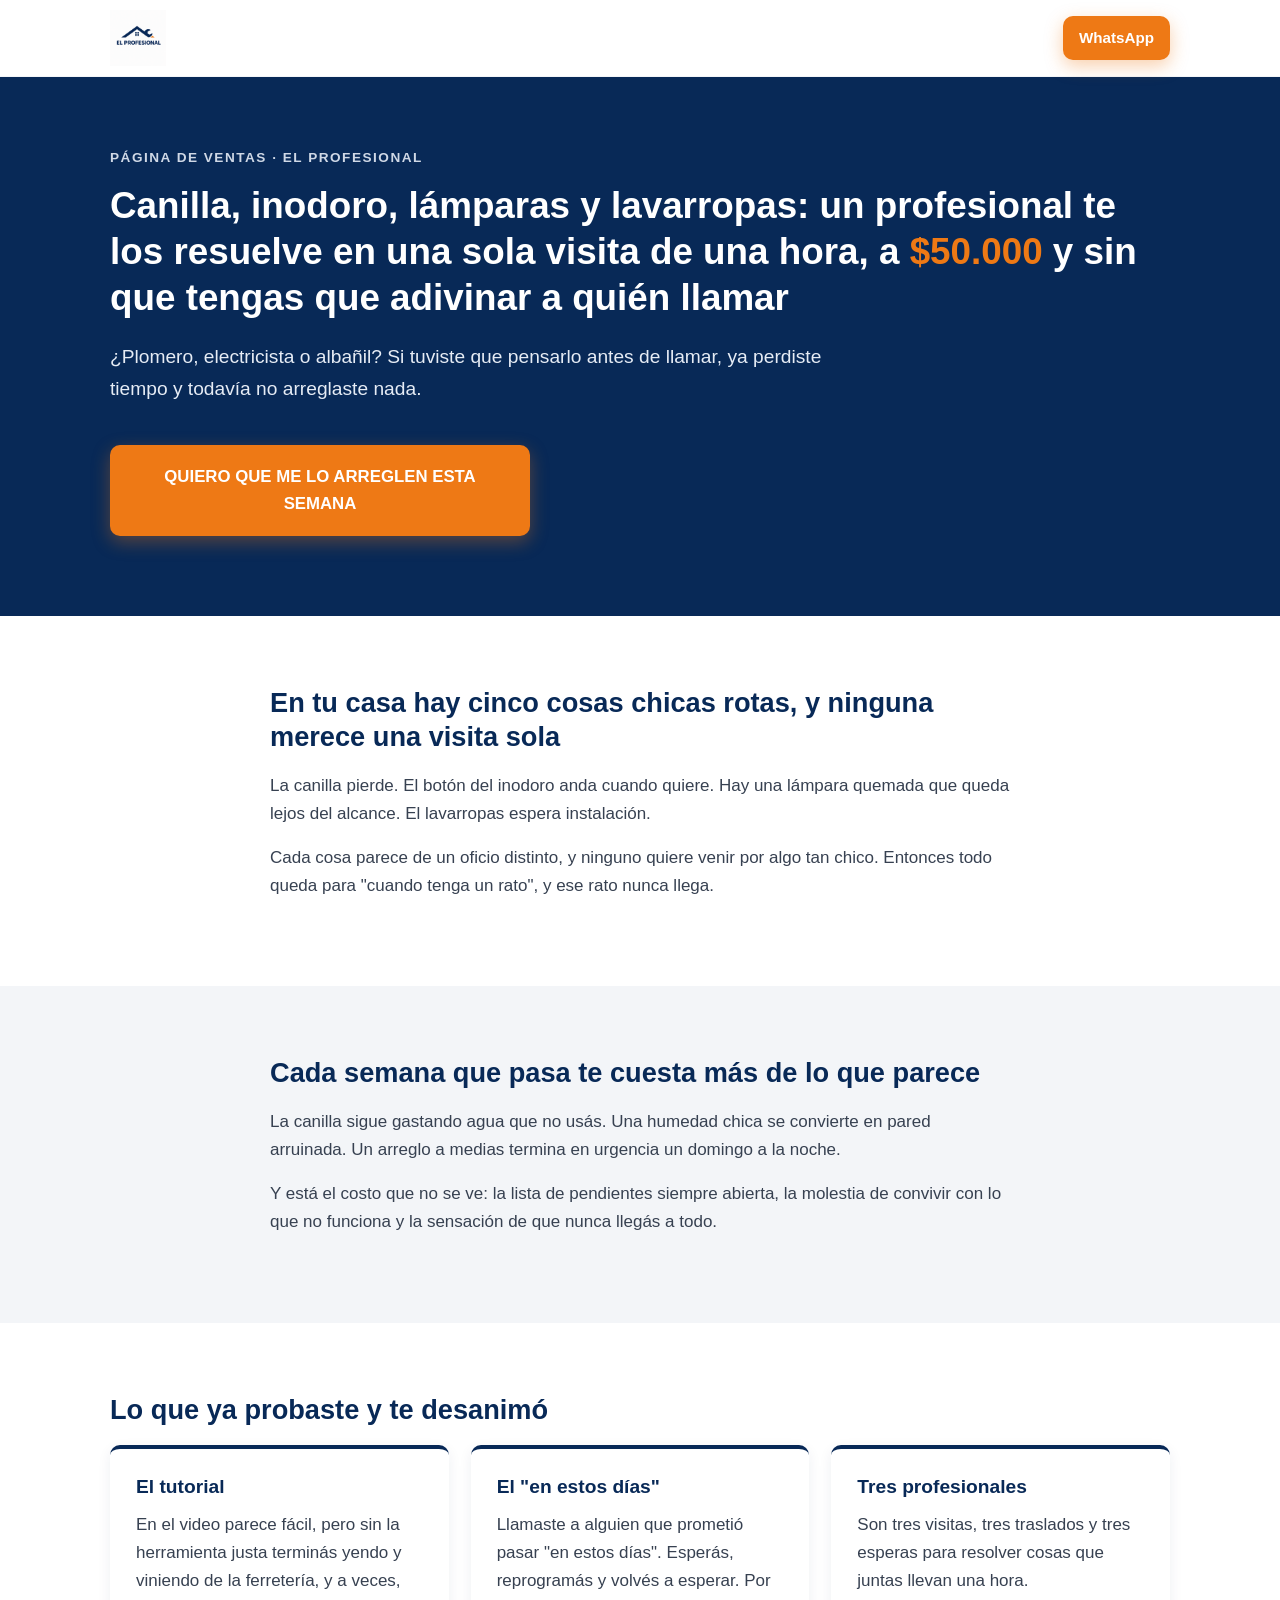
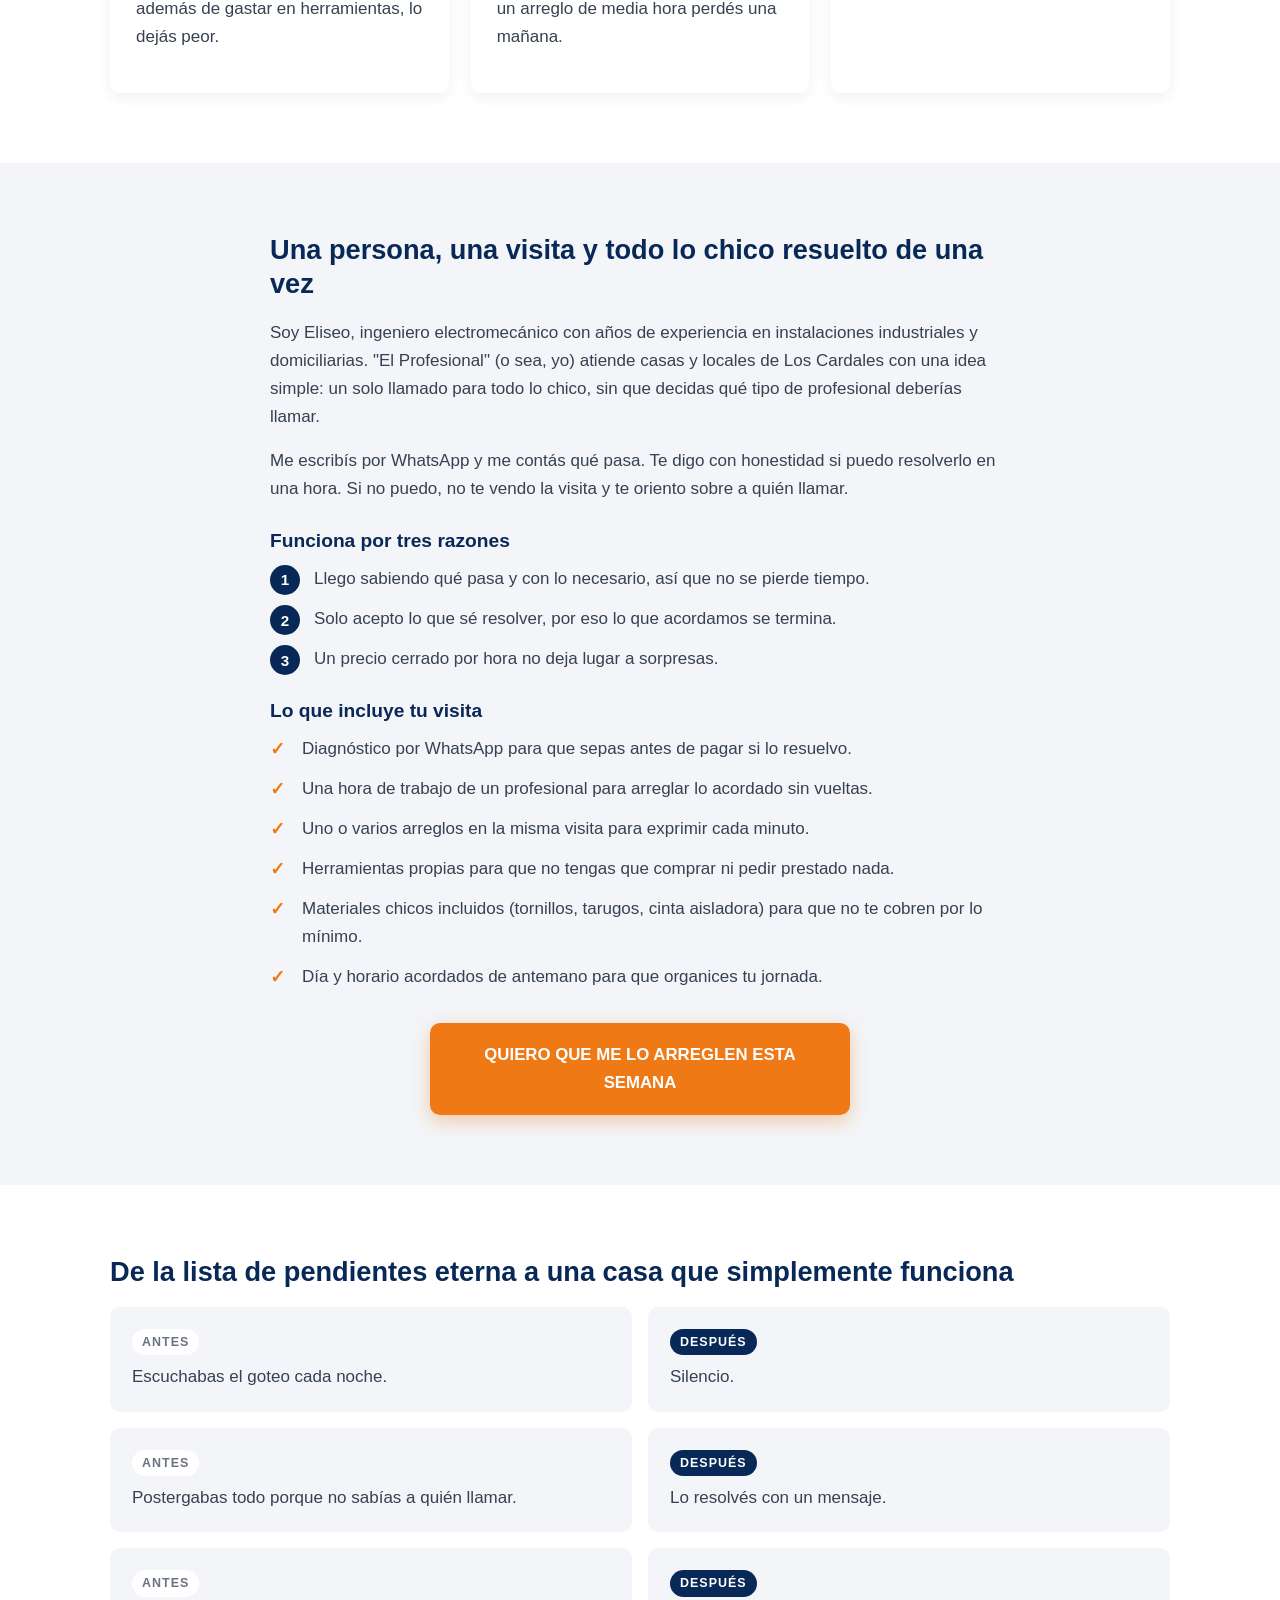
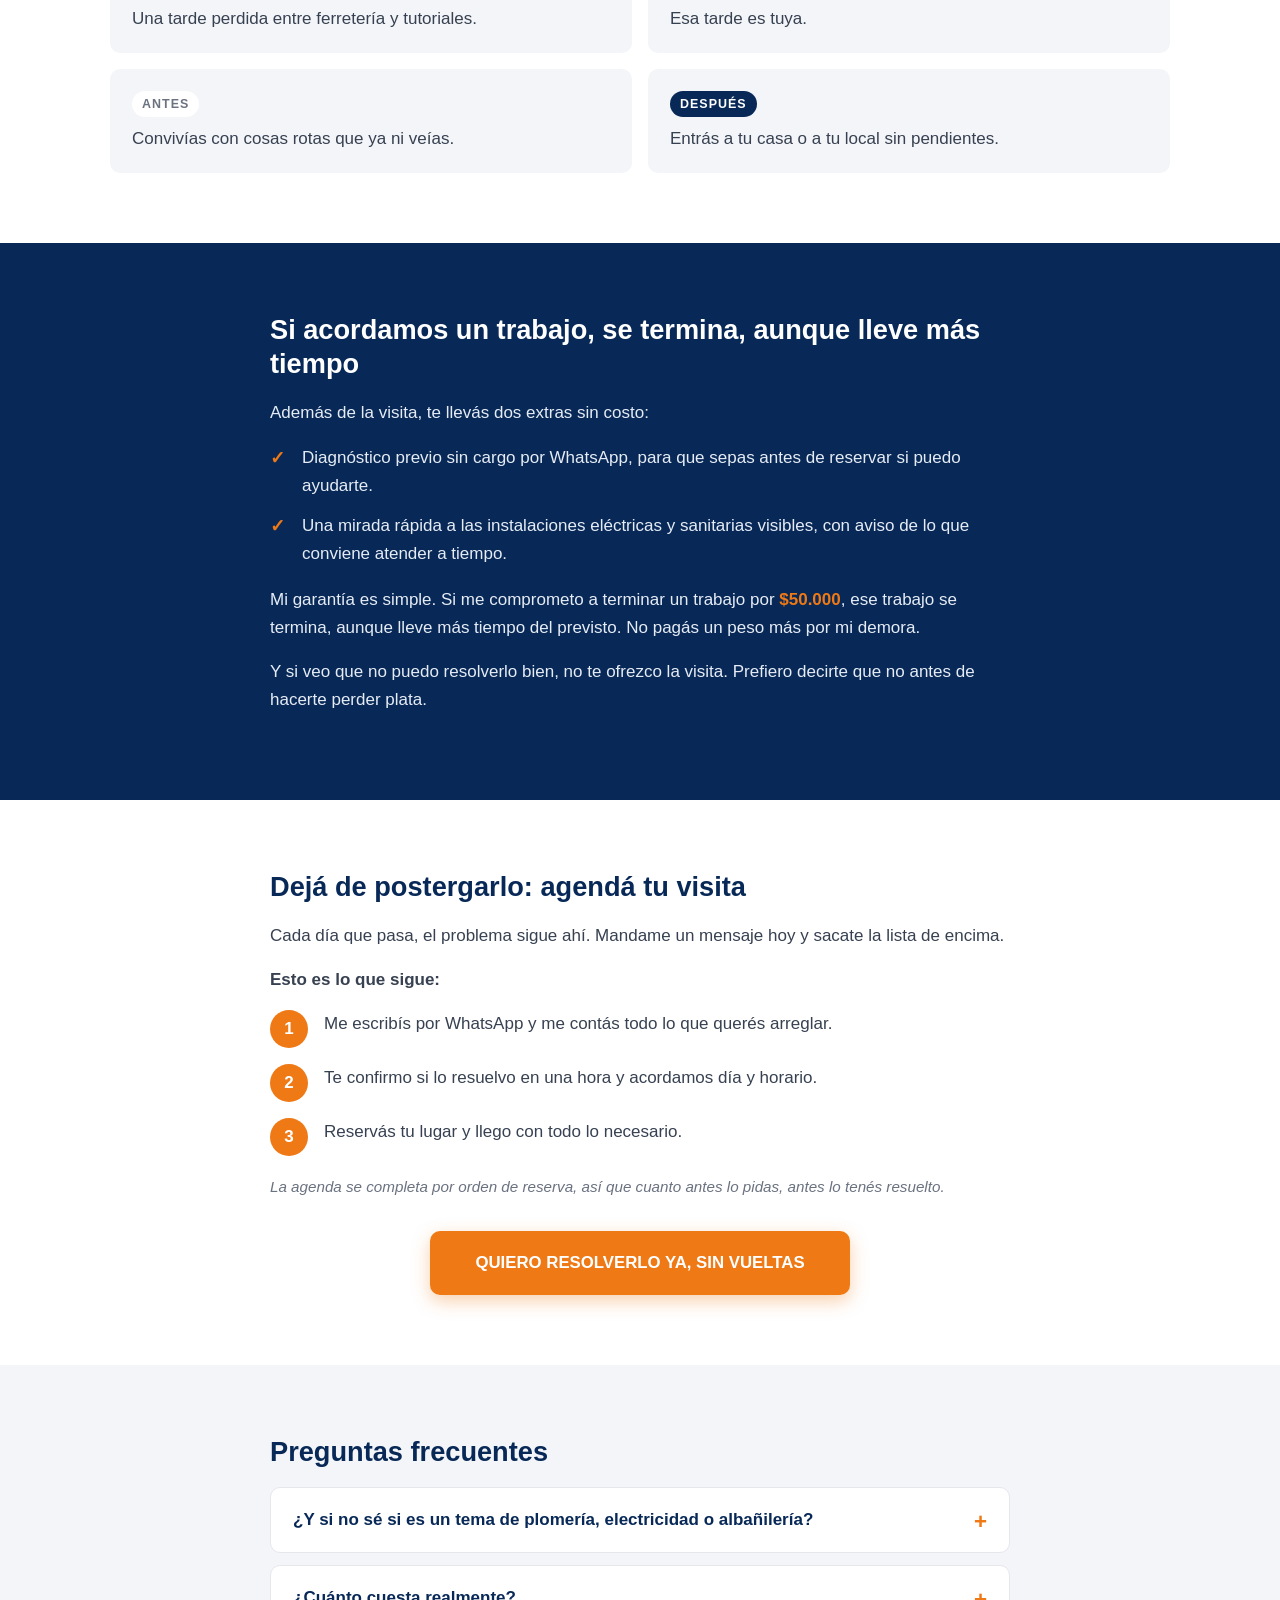
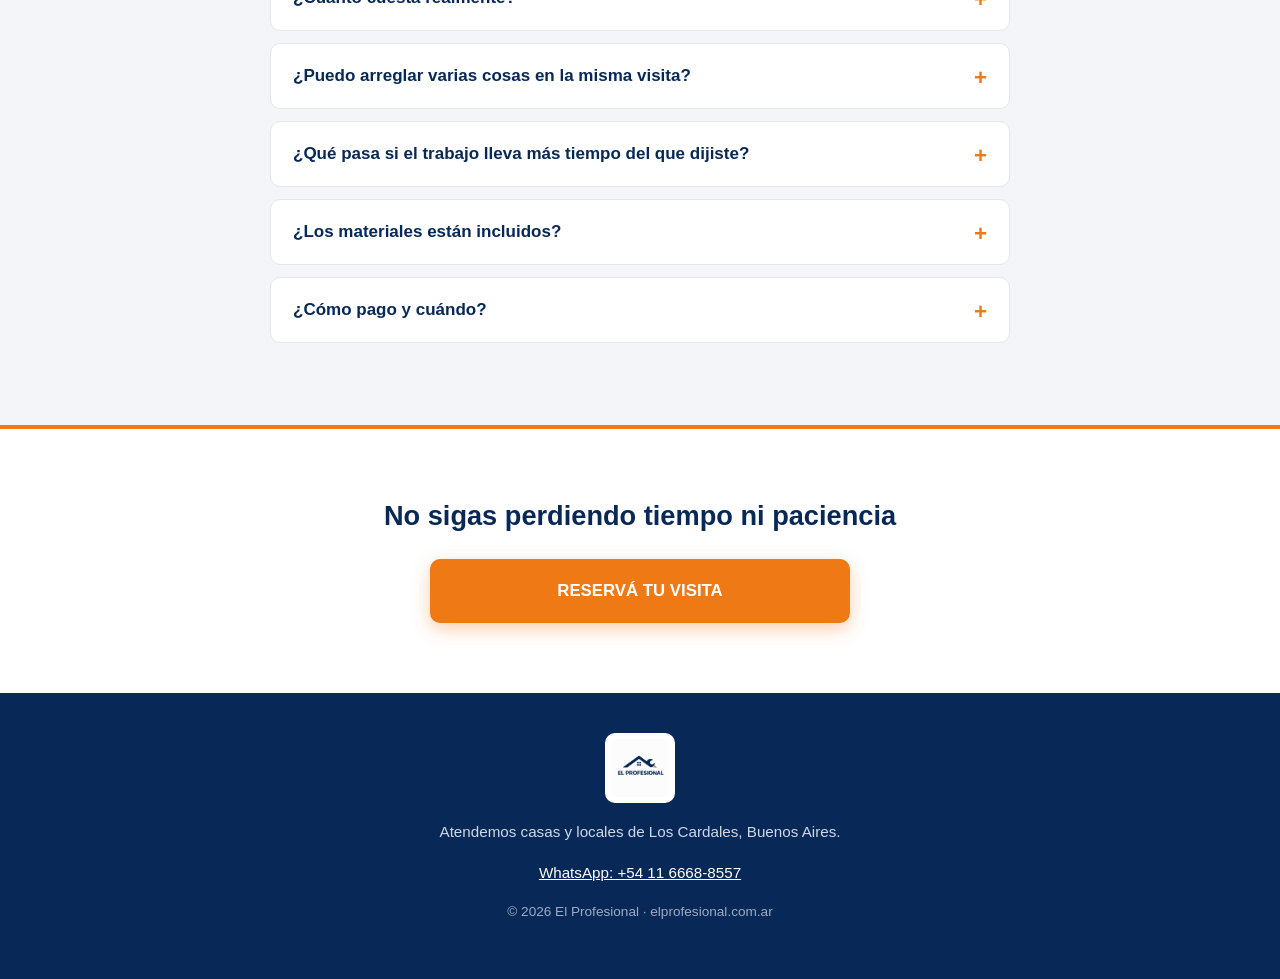
==== index.html @ 31f0a580 "carga de archivos" ====
<!DOCTYPE html>
<html lang="es">
<head>
  <meta charset="UTF-8">
  <meta name="viewport" content="width=device-width, initial-scale=1.0">
  <title>El Profesional | Reparaciones del hogar en una visita</title>
  <meta name="description" content="Canilla, inodoro, lámparas y lavarropas resueltos en una sola visita de una hora por $50.000. Servicio en Los Cardales.">
  <link rel="icon" type="image/png" href="img/favicon.png">
  <link rel="stylesheet" href="style.css">
</head>
<body>

  <header class="site-header">
    <div class="container header-inner">
      <a href="#inicio" class="brand">
        <img src="img/logo.png" alt="El Profesional">
      </a>
      <a class="btn btn-accent btn-small" href="https://wa.me/541166688557" target="_blank" rel="noopener">WhatsApp</a>
    </div>
  </header>

  <main id="inicio">

    <section class="hero">
      <div class="container">
        <p class="eyebrow">Página de ventas · El Profesional</p>
        <h1>Canilla, inodoro, lámparas y lavarropas: un profesional te los resuelve en una sola visita de una hora, a <span class="accent-text">$50.000</span> y sin que tengas que adivinar a quién llamar</h1>
        <p class="lead">¿Plomero, electricista o albañil? Si tuviste que pensarlo antes de llamar, ya perdiste tiempo y todavía no arreglaste nada.</p>
        <a class="btn btn-accent btn-large" href="https://wa.me/541166688557" target="_blank" rel="noopener">QUIERO QUE ME LO ARREGLEN ESTA SEMANA</a>
      </div>
    </section>

    <section class="section">
      <div class="container narrow">
        <h2>En tu casa hay cinco cosas chicas rotas, y ninguna merece una visita sola</h2>
        <p>La canilla pierde. El botón del inodoro anda cuando quiere. Hay una lámpara quemada que queda lejos del alcance. El lavarropas espera instalación.</p>
        <p>Cada cosa parece de un oficio distinto, y ninguno quiere venir por algo tan chico. Entonces todo queda para "cuando tenga un rato", y ese rato nunca llega.</p>
      </div>
    </section>

    <section class="section section-alt">
      <div class="container narrow">
        <h2>Cada semana que pasa te cuesta más de lo que parece</h2>
        <p>La canilla sigue gastando agua que no usás. Una humedad chica se convierte en pared arruinada. Un arreglo a medias termina en urgencia un domingo a la noche.</p>
        <p>Y está el costo que no se ve: la lista de pendientes siempre abierta, la molestia de convivir con lo que no funciona y la sensación de que nunca llegás a todo.</p>
      </div>
    </section>

    <section class="section">
      <div class="container">
        <h2>Lo que ya probaste y te desanimó</h2>
        <div class="cards">
          <article class="card">
            <h3>El tutorial</h3>
            <p>En el video parece fácil, pero sin la herramienta justa terminás yendo y viniendo de la ferretería, y a veces, además de gastar en herramientas, lo dejás peor.</p>
          </article>
          <article class="card">
            <h3>El "en estos días"</h3>
            <p>Llamaste a alguien que prometió pasar "en estos días". Esperás, reprogramás y volvés a esperar. Por un arreglo de media hora perdés una mañana.</p>
          </article>
          <article class="card">
            <h3>Tres profesionales</h3>
            <p>Son tres visitas, tres traslados y tres esperas para resolver cosas que juntas llevan una hora.</p>
          </article>
        </div>
      </div>
    </section>

    <section class="section section-alt">
      <div class="container narrow">
        <h2>Una persona, una visita y todo lo chico resuelto de una vez</h2>
        <p>Soy Eliseo, ingeniero electromecánico con años de experiencia en instalaciones industriales y domiciliarias. "El Profesional" (o sea, yo) atiende casas y locales de Los Cardales con una idea simple: un solo llamado para todo lo chico, sin que decidas qué tipo de profesional deberías llamar.</p>
        <p>Me escribís por WhatsApp y me contás qué pasa. Te digo con honestidad si puedo resolverlo en una hora. Si no puedo, no te vendo la visita y te oriento sobre a quién llamar.</p>

        <h3>Funciona por tres razones</h3>
        <ol class="numbered">
          <li>Llego sabiendo qué pasa y con lo necesario, así que no se pierde tiempo.</li>
          <li>Solo acepto lo que sé resolver, por eso lo que acordamos se termina.</li>
          <li>Un precio cerrado por hora no deja lugar a sorpresas.</li>
        </ol>

        <h3>Lo que incluye tu visita</h3>
        <ul class="checklist">
          <li>Diagnóstico por WhatsApp para que sepas antes de pagar si lo resuelvo.</li>
          <li>Una hora de trabajo de un profesional para arreglar lo acordado sin vueltas.</li>
          <li>Uno o varios arreglos en la misma visita para exprimir cada minuto.</li>
          <li>Herramientas propias para que no tengas que comprar ni pedir prestado nada.</li>
          <li>Materiales chicos incluidos (tornillos, tarugos, cinta aisladora) para que no te cobren por lo mínimo.</li>
          <li>Día y horario acordados de antemano para que organices tu jornada.</li>
        </ul>

        <div class="cta-block">
          <a class="btn btn-accent btn-large" href="https://wa.me/541166688557" target="_blank" rel="noopener">QUIERO QUE ME LO ARREGLEN ESTA SEMANA</a>
        </div>
      </div>
    </section>

    <section class="section">
      <div class="container">
        <h2>De la lista de pendientes eterna a una casa que simplemente funciona</h2>
        <div class="before-after">
          <div class="ba-item"><span class="ba-tag">Antes</span><p>Escuchabas el goteo cada noche.</p></div>
          <div class="ba-item"><span class="ba-tag ba-tag-after">Después</span><p>Silencio.</p></div>
          <div class="ba-item"><span class="ba-tag">Antes</span><p>Postergabas todo porque no sabías a quién llamar.</p></div>
          <div class="ba-item"><span class="ba-tag ba-tag-after">Después</span><p>Lo resolvés con un mensaje.</p></div>
          <div class="ba-item"><span class="ba-tag">Antes</span><p>Una tarde perdida entre ferretería y tutoriales.</p></div>
          <div class="ba-item"><span class="ba-tag ba-tag-after">Después</span><p>Esa tarde es tuya.</p></div>
          <div class="ba-item"><span class="ba-tag">Antes</span><p>Convivías con cosas rotas que ya ni veías.</p></div>
          <div class="ba-item"><span class="ba-tag ba-tag-after">Después</span><p>Entrás a tu casa o a tu local sin pendientes.</p></div>
        </div>
      </div>
    </section>

    <section class="section section-navy">
      <div class="container narrow">
        <h2>Si acordamos un trabajo, se termina, aunque lleve más tiempo</h2>
        <p>Además de la visita, te llevás dos extras sin costo:</p>
        <ul class="checklist light">
          <li>Diagnóstico previo sin cargo por WhatsApp, para que sepas antes de reservar si puedo ayudarte.</li>
          <li>Una mirada rápida a las instalaciones eléctricas y sanitarias visibles, con aviso de lo que conviene atender a tiempo.</li>
        </ul>
        <p>Mi garantía es simple. Si me comprometo a terminar un trabajo por <strong>$50.000</strong>, ese trabajo se termina, aunque lleve más tiempo del previsto. No pagás un peso más por mi demora.</p>
        <p>Y si veo que no puedo resolverlo bien, no te ofrezco la visita. Prefiero decirte que no antes de hacerte perder plata.</p>
      </div>
    </section>

    <section class="section">
      <div class="container narrow">
        <h2>Dejá de postergarlo: agendá tu visita</h2>
        <p>Cada día que pasa, el problema sigue ahí. Mandame un mensaje hoy y sacate la lista de encima.</p>
        <p><strong>Esto es lo que sigue:</strong></p>
        <ol class="steps">
          <li><span class="step-num">1</span><span>Me escribís por WhatsApp y me contás todo lo que querés arreglar.</span></li>
          <li><span class="step-num">2</span><span>Te confirmo si lo resuelvo en una hora y acordamos día y horario.</span></li>
          <li><span class="step-num">3</span><span>Reservás tu lugar y llego con todo lo necesario.</span></li>
        </ol>
        <p class="note">La agenda se completa por orden de reserva, así que cuanto antes lo pidas, antes lo tenés resuelto.</p>
        <div class="cta-block">
          <a class="btn btn-accent btn-large" href="https://wa.me/541166688557" target="_blank" rel="noopener">QUIERO RESOLVERLO YA, SIN VUELTAS</a>
        </div>
      </div>
    </section>

    <section class="section section-alt">
      <div class="container narrow">
        <h2>Preguntas frecuentes</h2>
        <details class="faq">
          <summary>¿Y si no sé si es un tema de plomería, electricidad o albañilería?</summary>
          <p>No hace falta que lo sepas. Me contás qué pasa y yo te digo si lo resuelvo o a quién tenés que llamar.</p>
        </details>
        <details class="faq">
          <summary>¿Cuánto cuesta realmente?</summary>
          <p>La visita base es de $50.000 por una hora de trabajo. Si hace falta más tiempo, cada hora adicional cuesta $20.000. Los proyectos grandes se cotizan aparte, siempre antes de empezar.</p>
        </details>
        <details class="faq">
          <summary>¿Puedo arreglar varias cosas en la misma visita?</summary>
          <p>Sí. Si entran en el tiempo acordado, resolvemos todo junto y aprovechás mejor la hora.</p>
        </details>
        <details class="faq">
          <summary>¿Qué pasa si el trabajo lleva más tiempo del que dijiste?</summary>
          <p>Si me comprometo a terminar algo por $50.000, lo termino. Esa es mi garantía.</p>
        </details>
        <details class="faq">
          <summary>¿Los materiales están incluidos?</summary>
          <p>Los materiales chicos, como tornillos, tarugos y cinta aisladora, sí. Si hace falta algo más grande, como una pieza o un artefacto, te paso el costo por separado antes de comprarlo.</p>
        </details>
        <details class="faq">
          <summary>¿Cómo pago y cuándo?</summary>
          <p>Se paga por MercadoPago o transferencia antes de la visita. Ese pago reserva tu día y tu horario, así que el lugar queda asegurado.</p>
        </details>
      </div>
    </section>

    <section class="final-cta">
      <div class="container narrow">
        <h2>No sigas perdiendo tiempo ni paciencia</h2>
        <a class="btn btn-accent btn-large" href="https://wa.me/541166688557" target="_blank" rel="noopener">RESERVÁ TU VISITA</a>
      </div>
    </section>

  </main>

  <footer class="site-footer">
    <div class="container footer-inner">
      <img src="img/logo.png" alt="El Profesional" class="footer-logo">
      <p>Atendemos casas y locales de Los Cardales, Buenos Aires.</p>
      <p><a href="https://wa.me/541166688557" target="_blank" rel="noopener">WhatsApp: +54 11 6668-8557</a></p>
      <p class="copy">&copy; 2026 El Profesional · elprofesional.com.ar</p>
    </div>
  </footer>

  <a class="whatsapp-float" href="https://wa.me/541166688557" target="_blank" rel="noopener" aria-label="Escribir por WhatsApp">WhatsApp</a>

</body>
</html>
---- style.css ----
:root {
  --navy: #082957;
  --orange: #EE7915;
  --white: #FFFFFF;
  --gray-light: #F3F5F8;
  --gray-dark: #374151;
  --radius: 10px;
}

* { box-sizing: border-box; margin: 0; padding: 0; }

html { scroll-behavior: smooth; }

body {
  font-family: "Segoe UI", Roboto, Helvetica, Arial, sans-serif;
  color: var(--gray-dark);
  background: var(--white);
  line-height: 1.65;
  font-size: 1.0625rem;
}

img { max-width: 100%; display: block; }

a { color: inherit; }

.container { width: 100%; max-width: 1100px; margin: 0 auto; padding: 0 20px; }
.narrow { max-width: 780px; }

h1, h2, h3 { color: var(--navy); line-height: 1.25; font-weight: 800; }
h1 { font-size: 2.1rem; margin-bottom: 20px; }
h2 { font-size: 1.7rem; margin-bottom: 18px; }
h3 { font-size: 1.2rem; margin: 26px 0 12px; }
p { margin-bottom: 16px; }

/* Header */
.site-header {
  position: sticky; top: 0; z-index: 50;
  background: var(--white);
  border-bottom: 1px solid var(--gray-light);
}
.header-inner { display: flex; align-items: center; justify-content: space-between; padding-top: 10px; padding-bottom: 10px; }
.brand img { height: 56px; width: auto; }

/* Buttons */
.btn {
  display: inline-block;
  text-decoration: none;
  font-weight: 700;
  border-radius: var(--radius);
  transition: transform .15s ease, background .15s ease;
  text-align: center;
}
.btn:hover { transform: translateY(-2px); }
.btn-accent { background: var(--orange); color: var(--white); padding: 16px 26px; box-shadow: 0 6px 18px rgba(238,121,21,.35); }
.btn-accent:hover { background: #d96a10; }
.btn-large { font-size: 1.05rem; padding: 18px 30px; width: 100%; max-width: 420px; }
.btn-small { padding: 9px 16px; font-size: .95rem; }
.cta-block { margin-top: 32px; text-align: center; }
.cta-block .btn-large { margin: 0 auto; }

/* Hero */
.hero {
  background: var(--navy);
  color: var(--white);
  padding: 70px 0 80px;
}
.hero h1 { color: var(--white); font-size: 2.3rem; }
.hero .accent-text { color: var(--orange); }
.hero .btn-large { margin-top: 10px; }
.eyebrow {
  font-size: .85rem; text-transform: uppercase; letter-spacing: 1.5px;
  color: #cfd8e6; margin-bottom: 14px; font-weight: 600;
}
.lead { font-size: 1.2rem; color: #e6ecf5; margin-bottom: 30px; max-width: 760px; }

/* Sections */
.section { padding: 70px 0; background: var(--white); }
.section-alt { background: var(--gray-light); }
.section-navy { background: var(--navy); color: #e6ecf5; }
.section-navy h2 { color: var(--white); }
.section-navy strong { color: var(--orange); }

/* Cards */
.cards { display: grid; grid-template-columns: repeat(3, 1fr); gap: 22px; margin-top: 10px; }
.card {
  background: var(--white); border-radius: var(--radius); padding: 26px;
  border-top: 4px solid var(--navy);
  box-shadow: 0 4px 14px rgba(8,41,87,.07);
}
.card h3 { margin-top: 0; }

/* Lists */
.numbered, .checklist, .steps { padding-left: 0; list-style: none; margin-bottom: 18px; }
.numbered { counter-reset: n; }
.numbered li {
  counter-increment: n; position: relative; padding-left: 44px; margin-bottom: 12px;
}
.numbered li::before {
  content: counter(n); position: absolute; left: 0; top: 0;
  width: 30px; height: 30px; border-radius: 50%;
  background: var(--navy); color: var(--white);
  display: flex; align-items: center; justify-content: center; font-weight: 700; font-size: .95rem;
}
.checklist li { position: relative; padding-left: 32px; margin-bottom: 12px; }
.checklist li::before {
  content: "✓"; position: absolute; left: 0; top: 0;
  color: var(--orange); font-weight: 900; font-size: 1.1rem;
}
.checklist.light li { color: #e6ecf5; }

/* Before / after */
.before-after { display: grid; grid-template-columns: 1fr 1fr; gap: 16px; margin-top: 10px; }
.ba-item {
  background: var(--gray-light); border-radius: var(--radius); padding: 20px 22px;
}
.ba-item p { margin: 8px 0 0; }
.ba-tag {
  display: inline-block; font-size: .78rem; font-weight: 700; text-transform: uppercase;
  letter-spacing: 1px; color: #6b7280; background: var(--white); padding: 3px 10px; border-radius: 20px;
}
.ba-tag-after { color: var(--white); background: var(--navy); }

/* Steps */
.steps li { display: flex; gap: 16px; align-items: flex-start; margin-bottom: 16px; }
.step-num {
  flex-shrink: 0; width: 38px; height: 38px; border-radius: 50%;
  background: var(--orange); color: var(--white);
  display: flex; align-items: center; justify-content: center; font-weight: 800;
}
.note { font-size: .95rem; color: #6b7280; font-style: italic; }

/* FAQ */
.faq {
  background: var(--white); border-radius: var(--radius); margin-bottom: 12px;
  padding: 18px 22px; border: 1px solid #e5e7eb;
}
.faq summary {
  cursor: pointer; font-weight: 700; color: var(--navy); list-style: none;
  position: relative; padding-right: 26px;
}
.faq summary::-webkit-details-marker { display: none; }
.faq summary::after {
  content: "+"; position: absolute; right: 0; top: -2px;
  font-size: 1.4rem; color: var(--orange); font-weight: 700;
}
.faq[open] summary::after { content: "–"; }
.faq p { margin: 12px 0 0; }

/* Final CTA */
.final-cta { background: var(--white); padding: 70px 0; text-align: center; border-top: 4px solid var(--orange); }
.final-cta h2 { margin-bottom: 26px; }

/* Footer */
.site-footer { background: var(--navy); color: #cfd8e6; padding: 40px 0; text-align: center; font-size: .95rem; }
.footer-logo { height: 70px; width: auto; margin: 0 auto 16px; background: var(--white); border-radius: var(--radius); padding: 6px; }
.site-footer a { color: var(--white); }
.site-footer .copy { margin-top: 16px; font-size: .85rem; opacity: .75; }

/* Floating WhatsApp (solo celular) */
.whatsapp-float {
  display: none;
  position: fixed; right: 16px; bottom: 16px; z-index: 60;
  background: var(--orange); color: var(--white); font-weight: 700;
  padding: 14px 20px; border-radius: 40px; text-decoration: none;
  box-shadow: 0 6px 18px rgba(0,0,0,.25);
}

/* Responsive */
@media (max-width: 860px) {
  .cards { grid-template-columns: 1fr; }
  .before-after { grid-template-columns: 1fr; }
}

@media (max-width: 600px) {
  body { font-size: 1rem; }
  h1 { font-size: 1.6rem; }
  .hero h1 { font-size: 1.7rem; }
  h2 { font-size: 1.4rem; }
  .hero { padding: 44px 0 52px; }
  .section, .final-cta { padding: 48px 0; }
  .brand img { height: 44px; }
  .btn-large { width: 100%; max-width: none; font-size: .98rem; padding: 16px 18px; }
  .whatsapp-float { display: inline-block; }
}
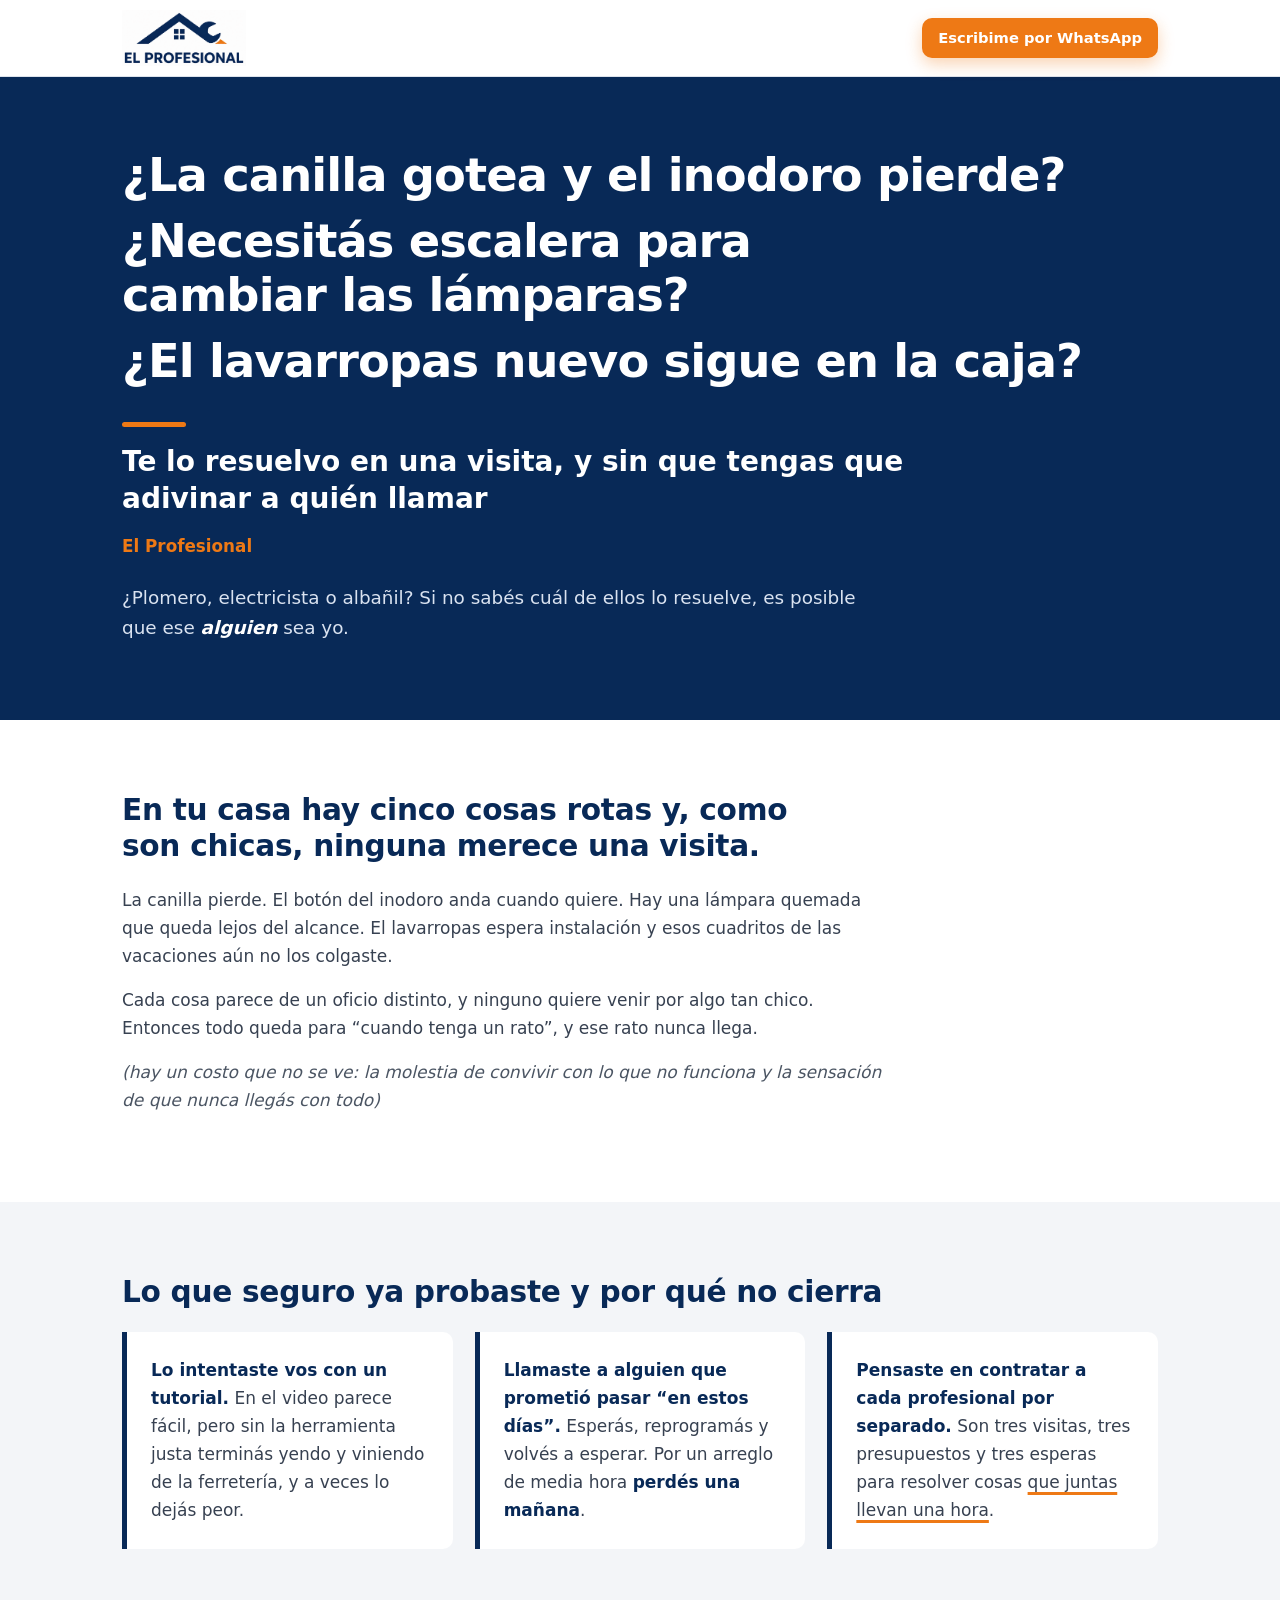
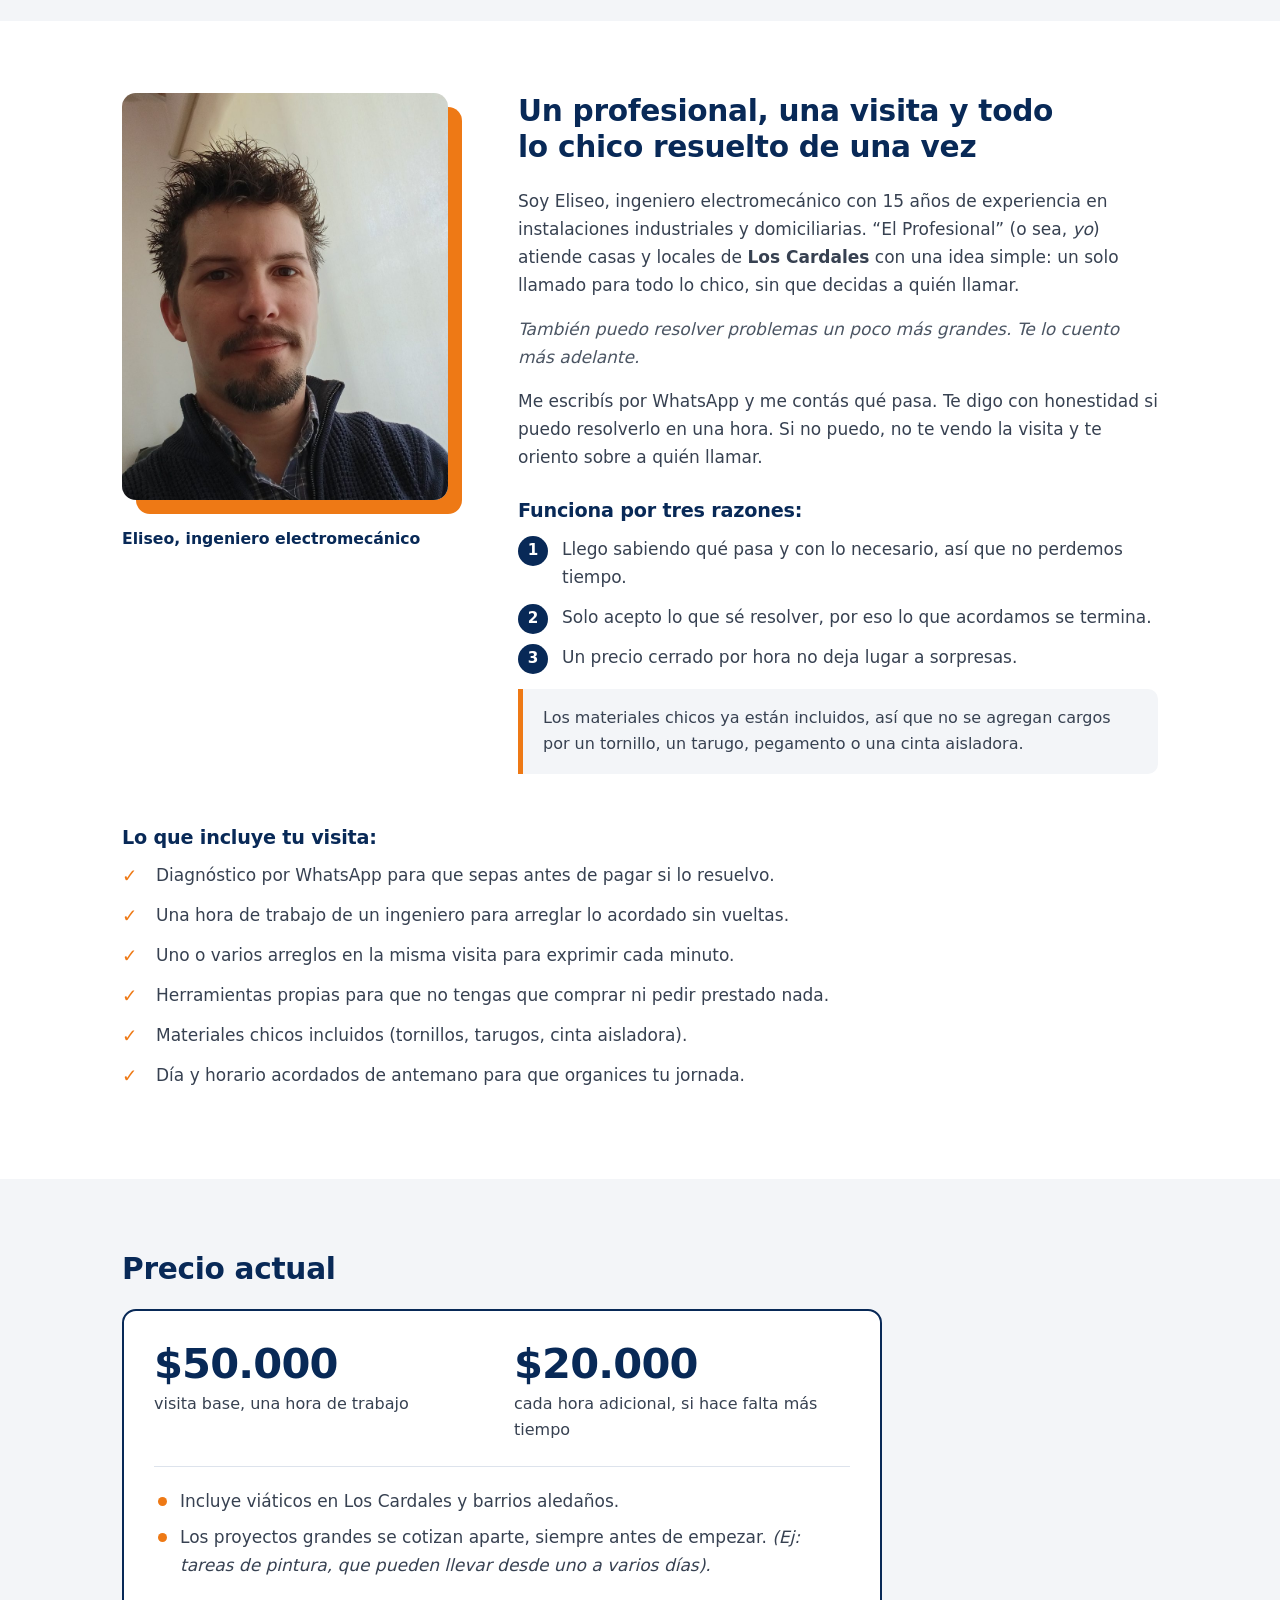
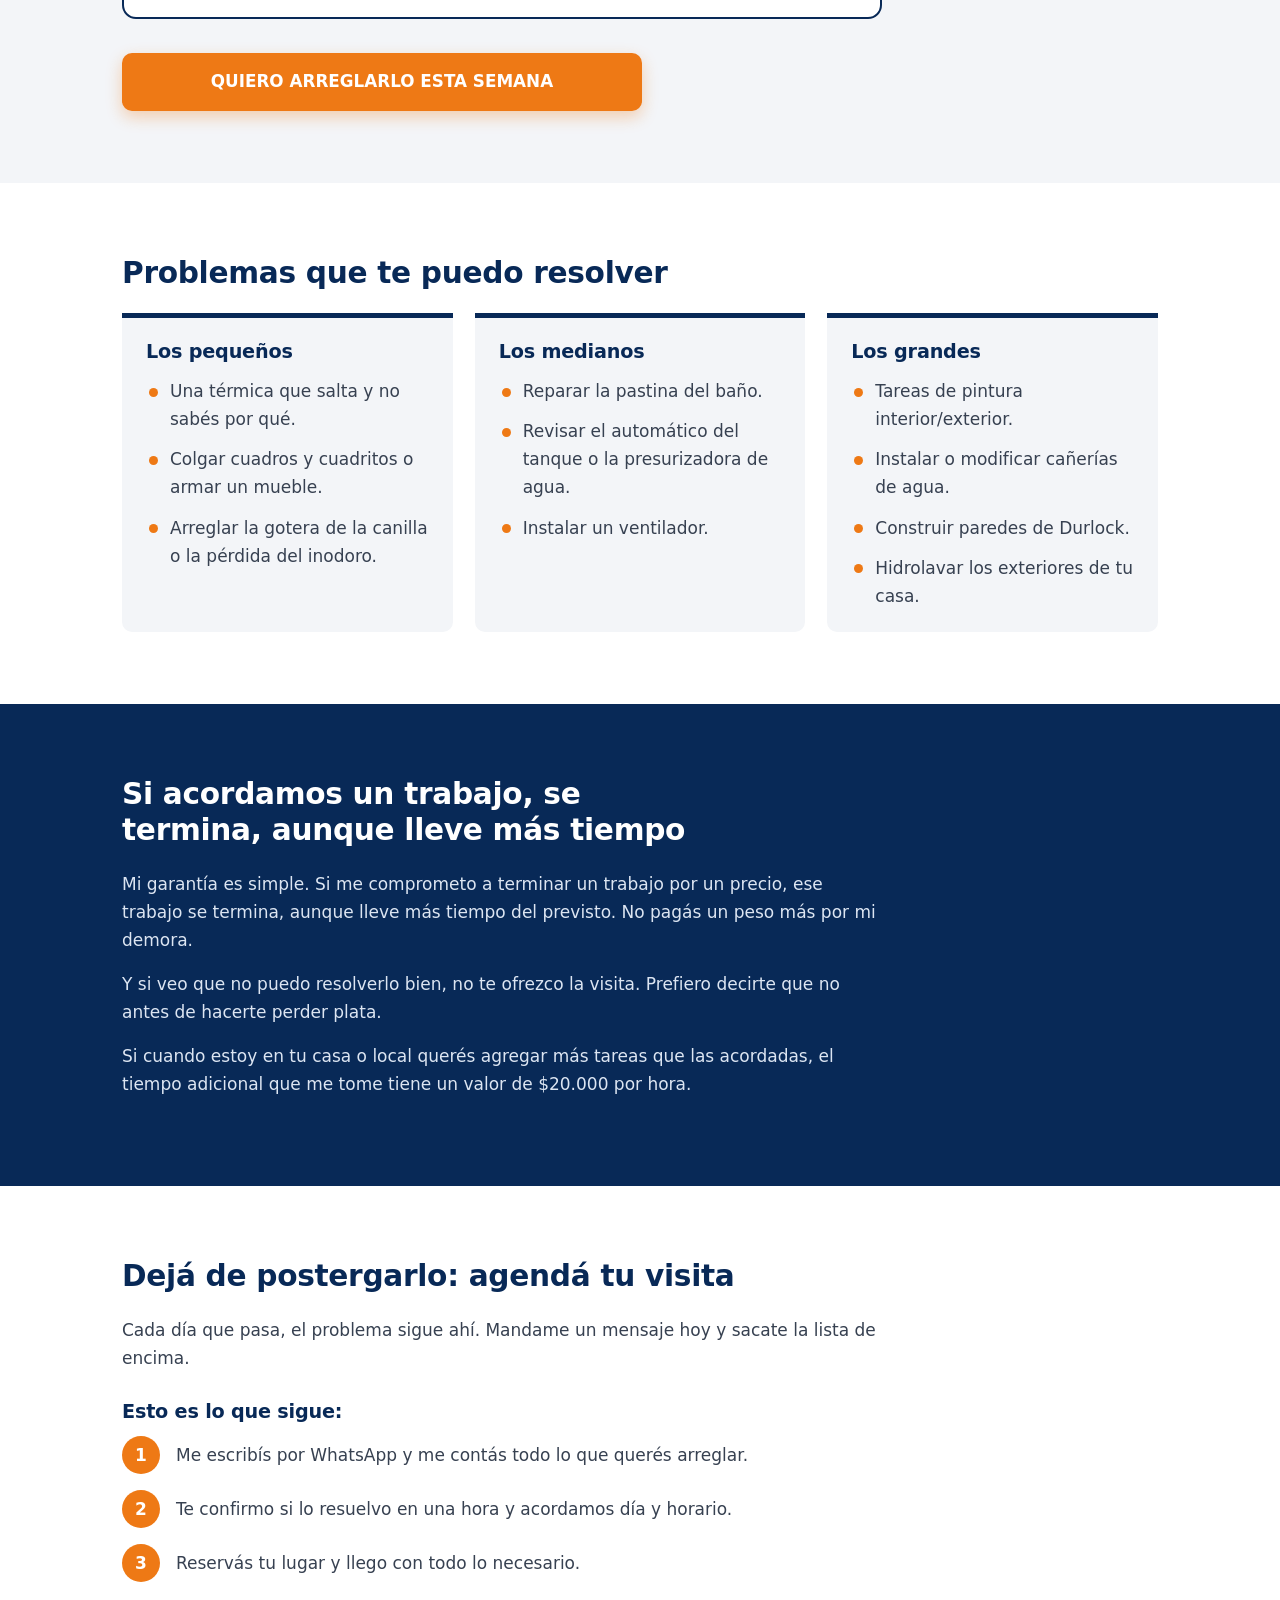
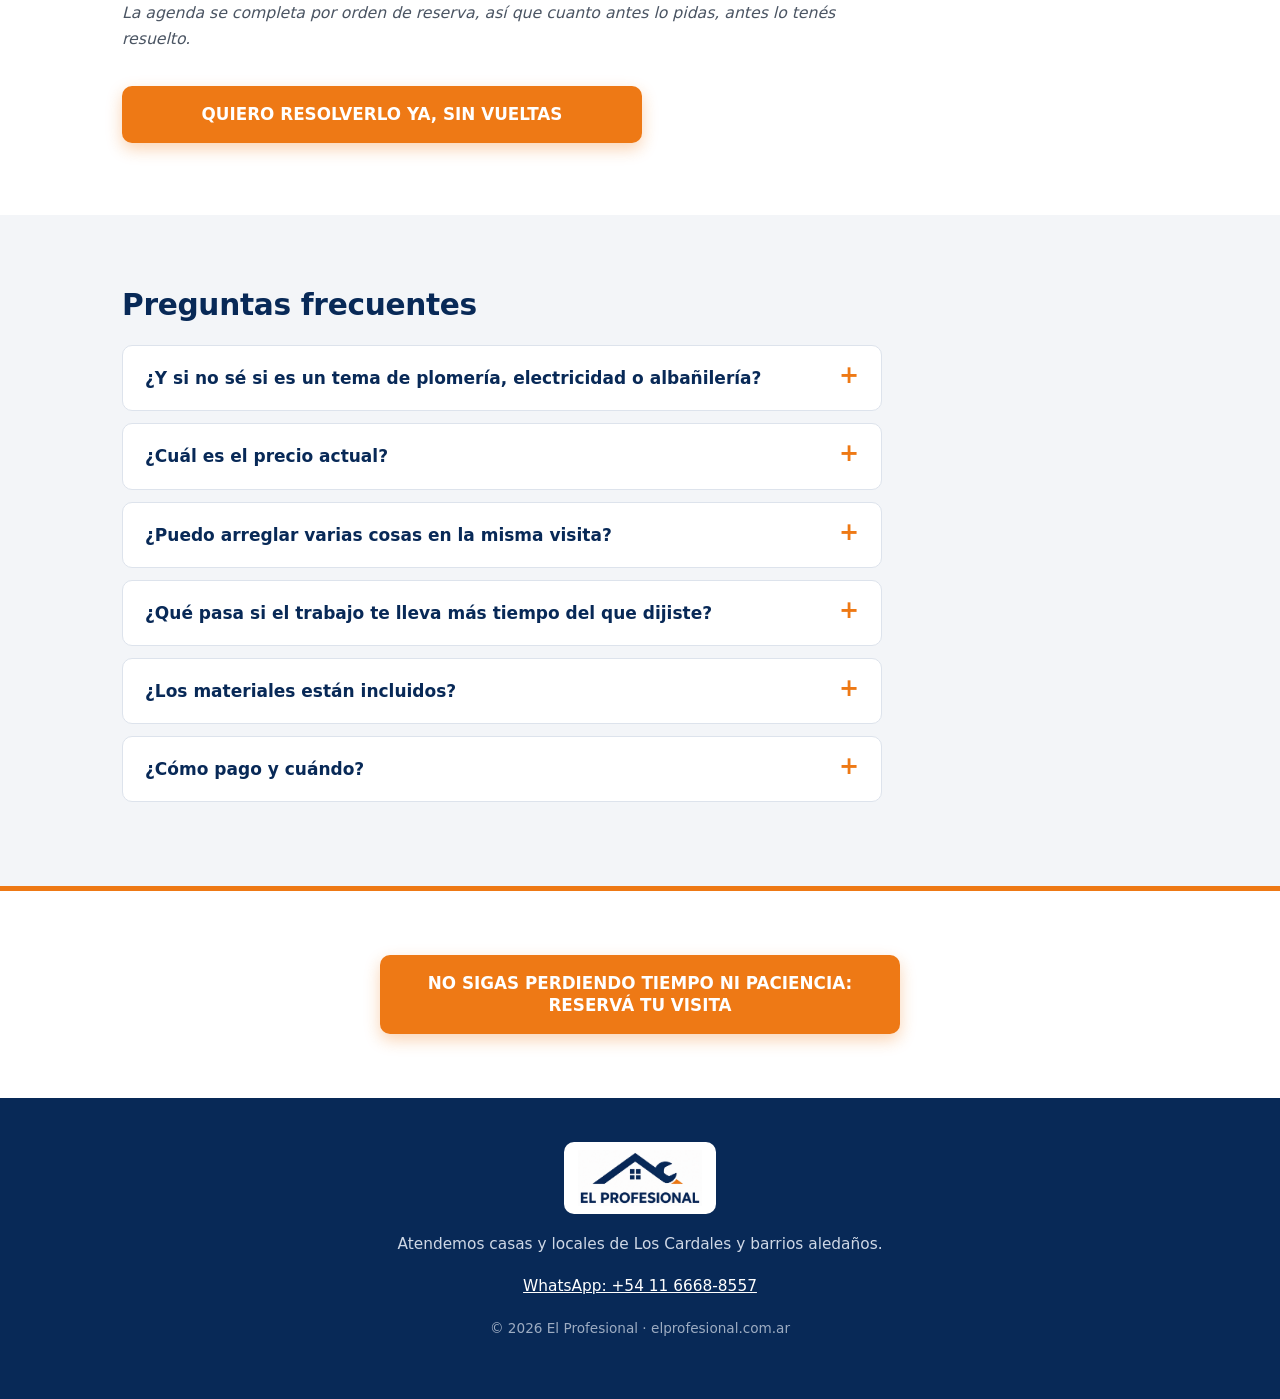
==== commit 23042bab: "Add files via upload" ====
--- a/index.html
+++ b/index.html
@@ -2,133 +2,184 @@
 <html lang="es">
 <head>
   <meta charset="UTF-8">
-  <meta name="viewport" content="width=device-width, initial-scale=1.0">
-  <title>El Profesional | Reparaciones del hogar en una visita</title>
-  <meta name="description" content="Canilla, inodoro, lámparas y lavarropas resueltos en una sola visita de una hora por $50.000. Servicio en Los Cardales.">
-  <link rel="icon" type="image/png" href="img/favicon.png">
+  <meta name="viewport" content="width=device-width, initial-scale=1">
+  <title>El Profesional | Arreglos del hogar en una sola visita, Los Cardales</title>
+  <meta name="description" content="Canilla, inodoro, lámparas y lavarropas: un ingeniero te resuelve lo chico de tu casa en una visita de una hora. Los Cardales y barrios aledaños.">
+  <meta name="theme-color" content="#082957">
+  <link rel="icon" href="favicon.ico" sizes="any">
+  <link rel="icon" type="image/png" sizes="32x32" href="img/favicon-32.png">
+  <link rel="icon" type="image/png" sizes="192x192" href="img/favicon-192.png">
+  <link rel="apple-touch-icon" href="img/apple-touch-icon.png">
   <link rel="stylesheet" href="style.css">
 </head>
 <body>
 
   <header class="site-header">
     <div class="container header-inner">
-      <a href="#inicio" class="brand">
-        <img src="img/logo.png" alt="El Profesional">
+      <a href="#inicio" class="brand" aria-label="El Profesional, ir al inicio">
+        <img src="img/logo.png" alt="El Profesional" width="640" height="290">
       </a>
-      <a class="btn btn-accent btn-small" href="https://wa.me/541166688557" target="_blank" rel="noopener">WhatsApp</a>
+      <a class="btn btn-accent btn-small" href="https://wa.me/541166688557?text=Hola%20Eliseo%2C%20quiero%20consultar%20por%20una%20visita%20de%20El%20Profesional." target="_blank" rel="noopener">Escribime por WhatsApp</a>
     </div>
   </header>
 
   <main id="inicio">
 
+    <!-- HERO -->
     <section class="hero">
       <div class="container">
-        <p class="eyebrow">Página de ventas · El Profesional</p>
-        <h1>Canilla, inodoro, lámparas y lavarropas: un profesional te los resuelve en una sola visita de una hora, a <span class="accent-text">$50.000</span> y sin que tengas que adivinar a quién llamar</h1>
-        <p class="lead">¿Plomero, electricista o albañil? Si tuviste que pensarlo antes de llamar, ya perdiste tiempo y todavía no arreglaste nada.</p>
-        <a class="btn btn-accent btn-large" href="https://wa.me/541166688557" target="_blank" rel="noopener">QUIERO QUE ME LO ARREGLEN ESTA SEMANA</a>
-      </div>
-    </section>
-
+        <h1 class="hero-questions">
+          <span>¿La canilla gotea y el inodoro pierde?</span>
+          <span>¿Necesitás escalera para cambiar las lámparas?</span>
+          <span>¿El lavarropas nuevo sigue en la caja?</span>
+        </h1>
+        <p class="promise">Te lo resuelvo en una visita, y sin que tengas que adivinar a quién llamar</p>
+        <p class="hero-brand">El Profesional</p>
+        <p class="lead">¿Plomero, electricista o albañil? Si no sabés cuál de ellos lo resuelve, es posible que ese <em>alguien</em> sea yo.</p>
+      </div>
+    </section>
+
+    <!-- PROBLEMA -->
     <section class="section">
       <div class="container narrow">
-        <h2>En tu casa hay cinco cosas chicas rotas, y ninguna merece una visita sola</h2>
-        <p>La canilla pierde. El botón del inodoro anda cuando quiere. Hay una lámpara quemada que queda lejos del alcance. El lavarropas espera instalación.</p>
-        <p>Cada cosa parece de un oficio distinto, y ninguno quiere venir por algo tan chico. Entonces todo queda para "cuando tenga un rato", y ese rato nunca llega.</p>
-      </div>
-    </section>
-
+        <h2>En tu casa hay cinco cosas rotas y, como son chicas, ninguna merece una visita.</h2>
+        <p>La canilla pierde. El botón del inodoro anda cuando quiere. Hay una lámpara quemada que queda lejos del alcance. El lavarropas espera instalación y esos cuadritos de las vacaciones aún no los colgaste.</p>
+        <p>Cada cosa parece de un oficio distinto, y ninguno quiere venir por algo tan chico. Entonces todo queda para “cuando tenga un rato”, y ese rato nunca llega.</p>
+        <p class="aside">(hay un costo que no se ve: la molestia de convivir con lo que no funciona y la sensación de que nunca llegás con todo)</p>
+      </div>
+    </section>
+
+    <!-- LO QUE YA PROBASTE -->
     <section class="section section-alt">
-      <div class="container narrow">
-        <h2>Cada semana que pasa te cuesta más de lo que parece</h2>
-        <p>La canilla sigue gastando agua que no usás. Una humedad chica se convierte en pared arruinada. Un arreglo a medias termina en urgencia un domingo a la noche.</p>
-        <p>Y está el costo que no se ve: la lista de pendientes siempre abierta, la molestia de convivir con lo que no funciona y la sensación de que nunca llegás a todo.</p>
-      </div>
-    </section>
-
+      <div class="container">
+        <h2>Lo que seguro ya probaste y por qué no cierra</h2>
+        <div class="tried">
+          <article>
+            <p><strong>Lo intentaste vos con un tutorial.</strong> En el video parece fácil, pero sin la herramienta justa terminás yendo y viniendo de la ferretería, y a veces lo dejás peor.</p>
+          </article>
+          <article>
+            <p><strong>Llamaste a alguien que prometió pasar “en estos días”.</strong> Esperás, reprogramás y volvés a esperar. Por un arreglo de media hora <strong>perdés una mañana</strong>.</p>
+          </article>
+          <article>
+            <p><strong>Pensaste en contratar a cada profesional por separado.</strong> Son tres visitas, tres presupuestos y tres esperas para resolver cosas <span class="u">que juntas llevan una hora</span>.</p>
+          </article>
+        </div>
+      </div>
+    </section>
+
+    <!-- QUIÉN SOY + QUÉ INCLUYE -->
     <section class="section">
-      <div class="container">
-        <h2>Lo que ya probaste y te desanimó</h2>
-        <div class="cards">
-          <article class="card">
-            <h3>El tutorial</h3>
-            <p>En el video parece fácil, pero sin la herramienta justa terminás yendo y viniendo de la ferretería, y a veces, además de gastar en herramientas, lo dejás peor.</p>
-          </article>
-          <article class="card">
-            <h3>El "en estos días"</h3>
-            <p>Llamaste a alguien que prometió pasar "en estos días". Esperás, reprogramás y volvés a esperar. Por un arreglo de media hora perdés una mañana.</p>
-          </article>
-          <article class="card">
-            <h3>Tres profesionales</h3>
-            <p>Son tres visitas, tres traslados y tres esperas para resolver cosas que juntas llevan una hora.</p>
-          </article>
-        </div>
-      </div>
-    </section>
-
-    <section class="section section-alt">
-      <div class="container narrow">
-        <h2>Una persona, una visita y todo lo chico resuelto de una vez</h2>
-        <p>Soy Eliseo, ingeniero electromecánico con años de experiencia en instalaciones industriales y domiciliarias. "El Profesional" (o sea, yo) atiende casas y locales de Los Cardales con una idea simple: un solo llamado para todo lo chico, sin que decidas qué tipo de profesional deberías llamar.</p>
-        <p>Me escribís por WhatsApp y me contás qué pasa. Te digo con honestidad si puedo resolverlo en una hora. Si no puedo, no te vendo la visita y te oriento sobre a quién llamar.</p>
-
-        <h3>Funciona por tres razones</h3>
-        <ol class="numbered">
-          <li>Llego sabiendo qué pasa y con lo necesario, así que no se pierde tiempo.</li>
-          <li>Solo acepto lo que sé resolver, por eso lo que acordamos se termina.</li>
-          <li>Un precio cerrado por hora no deja lugar a sorpresas.</li>
-        </ol>
-
-        <h3>Lo que incluye tu visita</h3>
+      <div class="container about">
+        <figure class="about-photo">
+          <img src="img/eliseo.jpg" alt="Eliseo, ingeniero electromecánico y responsable de El Profesional" width="840" height="1050" loading="lazy">
+          <figcaption>Eliseo, ingeniero electromecánico</figcaption>
+        </figure>
+
+        <div class="about-text">
+          <h2>Un profesional, una visita y todo lo chico resuelto de una vez</h2>
+          <p>Soy Eliseo, ingeniero electromecánico con 15 años de experiencia en instalaciones industriales y domiciliarias. “El Profesional” (o sea, <em>yo</em>) atiende casas y locales de <strong>Los Cardales</strong> con una idea simple: un solo llamado para todo lo chico, sin que decidas a quién llamar.</p>
+          <p class="aside">También puedo resolver problemas un poco más grandes. Te lo cuento más adelante.</p>
+          <p>Me escribís por WhatsApp y me contás qué pasa. Te digo con honestidad si puedo resolverlo en una hora. Si no puedo, no te vendo la visita y te oriento sobre a quién llamar.</p>
+
+          <h3>Funciona por tres razones:</h3>
+          <ol class="numbered">
+            <li>Llego sabiendo qué pasa y con lo necesario, así que no perdemos tiempo.</li>
+            <li>Solo acepto lo que sé resolver, por eso lo que acordamos se termina.</li>
+            <li>Un precio cerrado por hora no deja lugar a sorpresas.</li>
+          </ol>
+          <p class="callout">Los materiales chicos ya están incluidos, así que no se agregan cargos por un tornillo, un tarugo, pegamento o una cinta aisladora.</p>
+        </div>
+      </div>
+
+      <div class="container narrow includes">
+        <h3>Lo que incluye tu visita:</h3>
         <ul class="checklist">
           <li>Diagnóstico por WhatsApp para que sepas antes de pagar si lo resuelvo.</li>
-          <li>Una hora de trabajo de un profesional para arreglar lo acordado sin vueltas.</li>
+          <li>Una hora de trabajo de un ingeniero para arreglar lo acordado sin vueltas.</li>
           <li>Uno o varios arreglos en la misma visita para exprimir cada minuto.</li>
           <li>Herramientas propias para que no tengas que comprar ni pedir prestado nada.</li>
-          <li>Materiales chicos incluidos (tornillos, tarugos, cinta aisladora) para que no te cobren por lo mínimo.</li>
+          <li>Materiales chicos incluidos (tornillos, tarugos, cinta aisladora).</li>
           <li>Día y horario acordados de antemano para que organices tu jornada.</li>
         </ul>
-
+      </div>
+    </section>
+
+    <!-- PRECIO -->
+    <section class="section section-alt" id="precio">
+      <div class="container narrow">
+        <h2>Precio actual</h2>
+        <div class="price-card">
+          <div class="price-row">
+            <div class="price-item">
+              <span class="price">$50.000</span>
+              <span class="price-label">visita base, una hora de trabajo</span>
+            </div>
+            <div class="price-item">
+              <span class="price">$20.000</span>
+              <span class="price-label">cada hora adicional, si hace falta más tiempo</span>
+            </div>
+          </div>
+          <ul class="price-notes">
+            <li>Incluye viáticos en Los Cardales y barrios aledaños.</li>
+            <li>Los proyectos grandes se cotizan aparte, siempre antes de empezar. <em>(Ej: tareas de pintura, que pueden llevar desde uno a varios días).</em></li>
+          </ul>
+        </div>
         <div class="cta-block">
-          <a class="btn btn-accent btn-large" href="https://wa.me/541166688557" target="_blank" rel="noopener">QUIERO QUE ME LO ARREGLEN ESTA SEMANA</a>
-        </div>
-      </div>
-    </section>
-
-    <section class="section">
-      <div class="container">
-        <h2>De la lista de pendientes eterna a una casa que simplemente funciona</h2>
-        <div class="before-after">
-          <div class="ba-item"><span class="ba-tag">Antes</span><p>Escuchabas el goteo cada noche.</p></div>
-          <div class="ba-item"><span class="ba-tag ba-tag-after">Después</span><p>Silencio.</p></div>
-          <div class="ba-item"><span class="ba-tag">Antes</span><p>Postergabas todo porque no sabías a quién llamar.</p></div>
-          <div class="ba-item"><span class="ba-tag ba-tag-after">Después</span><p>Lo resolvés con un mensaje.</p></div>
-          <div class="ba-item"><span class="ba-tag">Antes</span><p>Una tarde perdida entre ferretería y tutoriales.</p></div>
-          <div class="ba-item"><span class="ba-tag ba-tag-after">Después</span><p>Esa tarde es tuya.</p></div>
-          <div class="ba-item"><span class="ba-tag">Antes</span><p>Convivías con cosas rotas que ya ni veías.</p></div>
-          <div class="ba-item"><span class="ba-tag ba-tag-after">Después</span><p>Entrás a tu casa o a tu local sin pendientes.</p></div>
-        </div>
-      </div>
-    </section>
-
+          <a class="btn btn-accent btn-large" href="https://wa.me/541166688557?text=Hola%20Eliseo%2C%20quiero%20arreglar%20unas%20cosas%20de%20mi%20casa%20esta%20semana." target="_blank" rel="noopener">QUIERO ARREGLARLO ESTA SEMANA</a>
+        </div>
+      </div>
+    </section>
+
+    <!-- PROBLEMAS QUE RESUELVO -->
+    <section class="section" id="servicios">
+      <div class="container">
+        <h2>Problemas que te puedo resolver</h2>
+        <div class="problems">
+          <article class="problem-group">
+            <h3>Los pequeños</h3>
+            <ul>
+              <li>Una térmica que salta y no sabés por qué.</li>
+              <li>Colgar cuadros y cuadritos o armar un mueble.</li>
+              <li>Arreglar la gotera de la canilla o la pérdida del inodoro.</li>
+            </ul>
+          </article>
+          <article class="problem-group">
+            <h3>Los medianos</h3>
+            <ul>
+              <li>Reparar la pastina del baño.</li>
+              <li>Revisar el automático del tanque o la presurizadora de agua.</li>
+              <li>Instalar un ventilador.</li>
+            </ul>
+          </article>
+          <article class="problem-group">
+            <h3>Los grandes</h3>
+            <ul>
+              <li>Tareas de pintura interior/exterior.</li>
+              <li>Instalar o modificar cañerías de agua.</li>
+              <li>Construir paredes de Durlock.</li>
+              <li>Hidrolavar los exteriores de tu casa.</li>
+            </ul>
+          </article>
+        </div>
+      </div>
+    </section>
+
+    <!-- GARANTÍA -->
     <section class="section section-navy">
       <div class="container narrow">
         <h2>Si acordamos un trabajo, se termina, aunque lleve más tiempo</h2>
-        <p>Además de la visita, te llevás dos extras sin costo:</p>
-        <ul class="checklist light">
-          <li>Diagnóstico previo sin cargo por WhatsApp, para que sepas antes de reservar si puedo ayudarte.</li>
-          <li>Una mirada rápida a las instalaciones eléctricas y sanitarias visibles, con aviso de lo que conviene atender a tiempo.</li>
-        </ul>
-        <p>Mi garantía es simple. Si me comprometo a terminar un trabajo por <strong>$50.000</strong>, ese trabajo se termina, aunque lleve más tiempo del previsto. No pagás un peso más por mi demora.</p>
+        <p>Mi garantía es simple. Si me comprometo a terminar un trabajo por un precio, ese trabajo se termina, aunque lleve más tiempo del previsto. No pagás un peso más por mi demora.</p>
         <p>Y si veo que no puedo resolverlo bien, no te ofrezco la visita. Prefiero decirte que no antes de hacerte perder plata.</p>
-      </div>
-    </section>
-
+        <p>Si cuando estoy en tu casa o local querés agregar más tareas que las acordadas, el tiempo adicional que me tome tiene un valor de $20.000 por hora.</p>
+      </div>
+    </section>
+
+    <!-- AGENDÁ -->
     <section class="section">
       <div class="container narrow">
         <h2>Dejá de postergarlo: agendá tu visita</h2>
         <p>Cada día que pasa, el problema sigue ahí. Mandame un mensaje hoy y sacate la lista de encima.</p>
-        <p><strong>Esto es lo que sigue:</strong></p>
+        <h3>Esto es lo que sigue:</h3>
         <ol class="steps">
           <li><span class="step-num">1</span><span>Me escribís por WhatsApp y me contás todo lo que querés arreglar.</span></li>
           <li><span class="step-num">2</span><span>Te confirmo si lo resuelvo en una hora y acordamos día y horario.</span></li>
@@ -136,11 +187,12 @@
         </ol>
         <p class="note">La agenda se completa por orden de reserva, así que cuanto antes lo pidas, antes lo tenés resuelto.</p>
         <div class="cta-block">
-          <a class="btn btn-accent btn-large" href="https://wa.me/541166688557" target="_blank" rel="noopener">QUIERO RESOLVERLO YA, SIN VUELTAS</a>
-        </div>
-      </div>
-    </section>
-
+          <a class="btn btn-accent btn-large" href="https://wa.me/541166688557?text=Hola%20Eliseo%2C%20quiero%20agendar%20una%20visita." target="_blank" rel="noopener">QUIERO RESOLVERLO YA, SIN VUELTAS</a>
+        </div>
+      </div>
+    </section>
+
+    <!-- FAQ -->
     <section class="section section-alt">
       <div class="container narrow">
         <h2>Preguntas frecuentes</h2>
@@ -149,32 +201,33 @@
           <p>No hace falta que lo sepas. Me contás qué pasa y yo te digo si lo resuelvo o a quién tenés que llamar.</p>
         </details>
         <details class="faq">
-          <summary>¿Cuánto cuesta realmente?</summary>
-          <p>La visita base es de $50.000 por una hora de trabajo. Si hace falta más tiempo, cada hora adicional cuesta $20.000. Los proyectos grandes se cotizan aparte, siempre antes de empezar.</p>
+          <summary>¿Cuál es el precio actual?</summary>
+          <p>La visita base es de $50.000 por una hora de trabajo. Si hace falta más tiempo, cada hora adicional cuesta $20.000. Incluye viáticos en Los Cardales y barrios aledaños.</p>
+          <p>Los proyectos grandes se cotizan aparte, siempre antes de empezar.</p>
         </details>
         <details class="faq">
           <summary>¿Puedo arreglar varias cosas en la misma visita?</summary>
-          <p>Sí. Si entran en el tiempo acordado, resolvemos todo junto y aprovechás mejor la hora.</p>
-        </details>
-        <details class="faq">
-          <summary>¿Qué pasa si el trabajo lleva más tiempo del que dijiste?</summary>
-          <p>Si me comprometo a terminar algo por $50.000, lo termino. Esa es mi garantía.</p>
+          <p>Sí. Si entran en el tiempo acordado, resolvemos todo junto y aprovechás mejor la visita.</p>
+        </details>
+        <details class="faq">
+          <summary>¿Qué pasa si el trabajo te lleva más tiempo del que dijiste?</summary>
+          <p>Si me comprometo a terminar algo por un precio, lo termino sin importar cuánto tiempo más me lleve. Esa es mi garantía.</p>
         </details>
         <details class="faq">
           <summary>¿Los materiales están incluidos?</summary>
-          <p>Los materiales chicos, como tornillos, tarugos y cinta aisladora, sí. Si hace falta algo más grande, como una pieza o un artefacto, te paso el costo por separado antes de comprarlo.</p>
+          <p>Los materiales chicos, como tornillos, tarugos o cinta aisladora, sí. Si hace falta algo más grande, como una pieza, un repuesto o un artefacto, te paso el costo por separado antes de comprarlo.</p>
         </details>
         <details class="faq">
           <summary>¿Cómo pago y cuándo?</summary>
-          <p>Se paga por MercadoPago o transferencia antes de la visita. Ese pago reserva tu día y tu horario, así que el lugar queda asegurado.</p>
-        </details>
-      </div>
-    </section>
-
+          <p>Se paga por MercadoPago o transferencia antes de la visita. Ese pago reserva tu día y tu horario, así que el lugar queda asegurado. Los adicionales y materiales utilizados, en caso de que apliquen, pueden pagarse también en efectivo.</p>
+        </details>
+      </div>
+    </section>
+
+    <!-- CTA FINAL -->
     <section class="final-cta">
-      <div class="container narrow">
-        <h2>No sigas perdiendo tiempo ni paciencia</h2>
-        <a class="btn btn-accent btn-large" href="https://wa.me/541166688557" target="_blank" rel="noopener">RESERVÁ TU VISITA</a>
+      <div class="container">
+        <a class="btn btn-accent btn-large" href="https://wa.me/541166688557?text=Hola%20Eliseo%2C%20quiero%20reservar%20mi%20visita." target="_blank" rel="noopener">NO SIGAS PERDIENDO TIEMPO NI PACIENCIA: RESERVÁ TU VISITA</a>
       </div>
     </section>
 
@@ -182,14 +235,14 @@
 
   <footer class="site-footer">
     <div class="container footer-inner">
-      <img src="img/logo.png" alt="El Profesional" class="footer-logo">
-      <p>Atendemos casas y locales de Los Cardales, Buenos Aires.</p>
+      <img src="img/logo.png" alt="El Profesional" class="footer-logo" width="640" height="290" loading="lazy">
+      <p>Atendemos casas y locales de Los Cardales y barrios aledaños.</p>
       <p><a href="https://wa.me/541166688557" target="_blank" rel="noopener">WhatsApp: +54 11 6668-8557</a></p>
       <p class="copy">&copy; 2026 El Profesional · elprofesional.com.ar</p>
     </div>
   </footer>
 
-  <a class="whatsapp-float" href="https://wa.me/541166688557" target="_blank" rel="noopener" aria-label="Escribir por WhatsApp">WhatsApp</a>
+  <a class="whatsapp-float" href="https://wa.me/541166688557?text=Hola%20Eliseo%2C%20quiero%20consultar%20por%20una%20visita%20de%20El%20Profesional." target="_blank" rel="noopener" aria-label="Escribir por WhatsApp">WhatsApp</a>
 
 </body>
 </html>
--- a/style.css
+++ b/style.css
@@ -1,184 +1,189 @@
 :root {
   --navy: #082957;
   --orange: #EE7915;
+  --orange-dark: #C85F08;
   --white: #FFFFFF;
   --gray-light: #F3F5F8;
   --gray-dark: #374151;
+  --line: #DDE3EC;
   --radius: 10px;
+  --font: "Segoe UI", system-ui, -apple-system, Roboto, "Helvetica Neue", Arial, sans-serif;
 }
 
-* { box-sizing: border-box; margin: 0; padding: 0; }
+*, *::before, *::after { box-sizing: border-box; }
+* { margin: 0; padding: 0; }
 
-html { scroll-behavior: smooth; }
+html { scroll-behavior: smooth; scroll-padding-top: 84px; }
+@media (prefers-reduced-motion: reduce) { html { scroll-behavior: auto; } }
 
 body {
-  font-family: "Segoe UI", Roboto, Helvetica, Arial, sans-serif;
+  font-family: var(--font);
   color: var(--gray-dark);
   background: var(--white);
   line-height: 1.65;
   font-size: 1.0625rem;
+  -webkit-text-size-adjust: 100%;
 }
 
-img { max-width: 100%; display: block; }
+img { max-width: 100%; height: auto; display: block; }
+a { color: inherit; }
+:focus-visible { outline: 3px solid var(--orange); outline-offset: 3px; }
 
-a { color: inherit; }
+.container { width: 100%; max-width: 1080px; margin: 0 auto; padding: 0 22px; }
+.container.narrow > * { max-width: 760px; }
 
-.container { width: 100%; max-width: 1100px; margin: 0 auto; padding: 0 20px; }
-.narrow { max-width: 780px; }
+h1, h2, h3 { color: var(--navy); line-height: 1.22; font-weight: 800; letter-spacing: -0.01em; text-wrap: balance; }
+h2 { font-size: 1.85rem; margin-bottom: 22px; }
+h3 { font-size: 1.2rem; margin: 28px 0 12px; }
+p { margin-bottom: 16px; max-width: 68ch; }
 
-h1, h2, h3 { color: var(--navy); line-height: 1.25; font-weight: 800; }
-h1 { font-size: 2.1rem; margin-bottom: 20px; }
-h2 { font-size: 1.7rem; margin-bottom: 18px; }
-h3 { font-size: 1.2rem; margin: 26px 0 12px; }
-p { margin-bottom: 16px; }
-
-/* Header */
+/* ---------- Header ---------- */
 .site-header {
   position: sticky; top: 0; z-index: 50;
   background: var(--white);
-  border-bottom: 1px solid var(--gray-light);
+  border-bottom: 1px solid var(--line);
 }
-.header-inner { display: flex; align-items: center; justify-content: space-between; padding-top: 10px; padding-bottom: 10px; }
+.header-inner { display: flex; align-items: center; justify-content: space-between; gap: 16px; padding-top: 10px; padding-bottom: 10px; }
 .brand img { height: 56px; width: auto; }
 
-/* Buttons */
+/* ---------- Buttons ---------- */
 .btn {
-  display: inline-block;
-  text-decoration: none;
-  font-weight: 700;
-  border-radius: var(--radius);
-  transition: transform .15s ease, background .15s ease;
-  text-align: center;
+  display: inline-block; text-decoration: none; font-weight: 800;
+  border-radius: var(--radius); text-align: center; line-height: 1.3;
+  transition: background-color .15s ease, transform .15s ease;
 }
-.btn:hover { transform: translateY(-2px); }
-.btn-accent { background: var(--orange); color: var(--white); padding: 16px 26px; box-shadow: 0 6px 18px rgba(238,121,21,.35); }
-.btn-accent:hover { background: #d96a10; }
-.btn-large { font-size: 1.05rem; padding: 18px 30px; width: 100%; max-width: 420px; }
-.btn-small { padding: 9px 16px; font-size: .95rem; }
-.cta-block { margin-top: 32px; text-align: center; }
-.cta-block .btn-large { margin: 0 auto; }
+.btn-accent { background: var(--orange); color: var(--white); box-shadow: 0 6px 16px rgba(238,121,21,.32); }
+.btn-accent:hover { background: var(--orange-dark); transform: translateY(-2px); }
+.btn-small { padding: 10px 16px; font-size: .92rem; }
+.btn-large { font-size: 1.05rem; padding: 18px 28px; width: 100%; max-width: 520px; }
+.cta-block { margin-top: 34px; }
 
-/* Hero */
-.hero {
-  background: var(--navy);
-  color: var(--white);
-  padding: 70px 0 80px;
+/* ---------- Hero ---------- */
+.hero { background: var(--navy); color: var(--white); padding: 72px 0 76px; }
+.hero-questions { color: var(--white); font-size: clamp(1.85rem, 4.4vw, 2.9rem); line-height: 1.15; letter-spacing: -0.02em; max-width: 24em; }
+.hero-questions span { display: block; margin-bottom: .28em; }
+.promise {
+  margin-top: 34px; padding-top: 22px; position: relative;
+  font-size: clamp(1.3rem, 2.6vw, 1.75rem); font-weight: 700; line-height: 1.3; color: var(--white); max-width: 30em;
 }
-.hero h1 { color: var(--white); font-size: 2.3rem; }
-.hero .accent-text { color: var(--orange); }
-.hero .btn-large { margin-top: 10px; }
-.eyebrow {
-  font-size: .85rem; text-transform: uppercase; letter-spacing: 1.5px;
-  color: #cfd8e6; margin-bottom: 14px; font-weight: 600;
+.promise::before { content: ""; position: absolute; top: 0; left: 0; width: 64px; height: 5px; background: var(--orange); border-radius: 3px; }
+.hero-brand { font-weight: 800; color: var(--orange); font-size: 1.05rem; margin: 6px 0 22px; }
+.lead { font-size: 1.15rem; color: #D9E2F0; max-width: 40em; margin-bottom: 0; }
+
+/* ---------- Sections ---------- */
+.section { padding: 72px 0; background: var(--white); }
+.section.section-alt { background: var(--gray-light); }
+.section.section-navy { background: var(--navy); color: #DCE5F2; }
+.section-navy h2 { color: var(--white); }
+
+.aside { font-style: italic; color: #4B5563; }
+.u { text-decoration: underline; text-decoration-color: var(--orange); text-decoration-thickness: 3px; text-underline-offset: 4px; }
+.lead em { color: var(--white); font-weight: 700; }
+
+/* ---------- Lo que ya probaste ---------- */
+.tried { display: grid; grid-template-columns: repeat(3, 1fr); gap: 22px; margin-top: 8px; }
+.tried article { background: var(--white); padding: 24px 24px 8px; border-left: 5px solid var(--navy); border-radius: 0 var(--radius) var(--radius) 0; }
+.tried strong { color: var(--navy); }
+
+/* ---------- Quién soy ---------- */
+.about { display: grid; grid-template-columns: 340px 1fr; gap: 56px; align-items: start; }
+.about-photo { padding: 0 14px 14px 0; }
+.about-photo img {
+  width: 100%; aspect-ratio: 4 / 5; object-fit: cover; object-position: center top;
+  border-radius: 14px; box-shadow: 14px 14px 0 var(--orange);
 }
-.lead { font-size: 1.2rem; color: #e6ecf5; margin-bottom: 30px; max-width: 760px; }
+.about-photo figcaption { margin-top: 26px; font-weight: 700; color: var(--navy); font-size: .98rem; }
+.about-text h2 { margin-top: 0; }
 
-/* Sections */
-.section { padding: 70px 0; background: var(--white); }
-.section-alt { background: var(--gray-light); }
-.section-navy { background: var(--navy); color: #e6ecf5; }
-.section-navy h2 { color: var(--white); }
-.section-navy strong { color: var(--orange); }
+.numbered, .checklist, .steps { list-style: none; margin-bottom: 18px; }
+.numbered { counter-reset: n; }
+.numbered li { counter-increment: n; position: relative; padding-left: 44px; margin-bottom: 12px; }
+.numbered li::before {
+  content: counter(n); position: absolute; left: 0; top: 1px;
+  width: 30px; height: 30px; border-radius: 50%; background: var(--navy); color: var(--white);
+  display: flex; align-items: center; justify-content: center; font-weight: 800; font-size: .95rem;
+}
+.callout { background: var(--gray-light); border-left: 5px solid var(--orange); padding: 16px 20px; border-radius: 0 var(--radius) var(--radius) 0; font-size: 1rem; }
 
-/* Cards */
-.cards { display: grid; grid-template-columns: repeat(3, 1fr); gap: 22px; margin-top: 10px; }
-.card {
-  background: var(--white); border-radius: var(--radius); padding: 26px;
-  border-top: 4px solid var(--navy);
-  box-shadow: 0 4px 14px rgba(8,41,87,.07);
-}
-.card h3 { margin-top: 0; }
+.includes { margin-top: 36px; }
+.includes h3 { margin-top: 0; }
+.checklist li { position: relative; padding-left: 34px; margin-bottom: 12px; }
+.checklist li::before { content: "✓"; position: absolute; left: 0; top: 0; color: var(--orange); font-weight: 900; font-size: 1.15rem; }
 
-/* Lists */
-.numbered, .checklist, .steps { padding-left: 0; list-style: none; margin-bottom: 18px; }
-.numbered { counter-reset: n; }
-.numbered li {
-  counter-increment: n; position: relative; padding-left: 44px; margin-bottom: 12px;
-}
-.numbered li::before {
-  content: counter(n); position: absolute; left: 0; top: 0;
-  width: 30px; height: 30px; border-radius: 50%;
-  background: var(--navy); color: var(--white);
-  display: flex; align-items: center; justify-content: center; font-weight: 700; font-size: .95rem;
-}
-.checklist li { position: relative; padding-left: 32px; margin-bottom: 12px; }
-.checklist li::before {
-  content: "✓"; position: absolute; left: 0; top: 0;
-  color: var(--orange); font-weight: 900; font-size: 1.1rem;
-}
-.checklist.light li { color: #e6ecf5; }
+/* ---------- Precio ---------- */
+.price-card { background: var(--white); border: 2px solid var(--navy); border-radius: 14px; padding: 30px; }
+.price-row { display: grid; grid-template-columns: 1fr 1fr; gap: 24px; padding-bottom: 22px; border-bottom: 1px solid var(--line); }
+.price-item { display: flex; flex-direction: column; gap: 4px; }
+.price { font-size: 2.6rem; font-weight: 900; color: var(--navy); line-height: 1.1; letter-spacing: -0.02em; }
+.price-label { font-size: 1rem; }
+.price-notes { list-style: none; margin-top: 20px; }
+.price-notes li { position: relative; padding-left: 26px; margin-bottom: 8px; }
+.price-notes li::before { content: ""; position: absolute; left: 4px; top: .6em; width: 9px; height: 9px; border-radius: 50%; background: var(--orange); }
 
-/* Before / after */
-.before-after { display: grid; grid-template-columns: 1fr 1fr; gap: 16px; margin-top: 10px; }
-.ba-item {
-  background: var(--gray-light); border-radius: var(--radius); padding: 20px 22px;
-}
-.ba-item p { margin: 8px 0 0; }
-.ba-tag {
-  display: inline-block; font-size: .78rem; font-weight: 700; text-transform: uppercase;
-  letter-spacing: 1px; color: #6b7280; background: var(--white); padding: 3px 10px; border-radius: 20px;
-}
-.ba-tag-after { color: var(--white); background: var(--navy); }
+/* ---------- Problemas que resuelvo ---------- */
+.problems { display: grid; grid-template-columns: repeat(3, 1fr); gap: 22px; margin-top: 8px; }
+.problem-group { background: var(--gray-light); border-top: 5px solid var(--navy); border-radius: 0 0 var(--radius) var(--radius); padding: 22px 24px 10px; }
+.problem-group h3 { margin: 0 0 14px; }
+.problem-group ul { list-style: none; }
+.problem-group li { position: relative; padding-left: 24px; margin-bottom: 12px; }
+.problem-group li::before { content: ""; position: absolute; left: 3px; top: .62em; width: 9px; height: 9px; border-radius: 50%; background: var(--orange); }
 
-/* Steps */
+/* ---------- Garantía ---------- */
+.section-navy p { max-width: 62ch; }
+
+/* ---------- Pasos ---------- */
 .steps li { display: flex; gap: 16px; align-items: flex-start; margin-bottom: 16px; }
 .step-num {
-  flex-shrink: 0; width: 38px; height: 38px; border-radius: 50%;
-  background: var(--orange); color: var(--white);
+  flex-shrink: 0; width: 38px; height: 38px; border-radius: 50%; background: var(--orange); color: var(--white);
   display: flex; align-items: center; justify-content: center; font-weight: 800;
 }
-.note { font-size: .95rem; color: #6b7280; font-style: italic; }
+.steps li > span:last-child { padding-top: 5px; }
+.note { font-size: .98rem; color: #4B5563; font-style: italic; margin-top: 8px; }
 
-/* FAQ */
-.faq {
-  background: var(--white); border-radius: var(--radius); margin-bottom: 12px;
-  padding: 18px 22px; border: 1px solid #e5e7eb;
-}
-.faq summary {
-  cursor: pointer; font-weight: 700; color: var(--navy); list-style: none;
-  position: relative; padding-right: 26px;
-}
+/* ---------- FAQ ---------- */
+.faq { background: var(--white); border: 1px solid var(--line); border-radius: var(--radius); margin-bottom: 12px; padding: 18px 22px; }
+.faq summary { cursor: pointer; font-weight: 700; color: var(--navy); list-style: none; position: relative; padding-right: 30px; }
 .faq summary::-webkit-details-marker { display: none; }
-.faq summary::after {
-  content: "+"; position: absolute; right: 0; top: -2px;
-  font-size: 1.4rem; color: var(--orange); font-weight: 700;
-}
+.faq summary::after { content: "+"; position: absolute; right: 0; top: -3px; font-size: 1.5rem; line-height: 1.2; color: var(--orange); font-weight: 700; }
 .faq[open] summary::after { content: "–"; }
 .faq p { margin: 12px 0 0; }
+.faq p + p { margin-top: 8px; }
 
-/* Final CTA */
-.final-cta { background: var(--white); padding: 70px 0; text-align: center; border-top: 4px solid var(--orange); }
-.final-cta h2 { margin-bottom: 26px; }
+/* ---------- CTA final y pie ---------- */
+.final-cta { background: var(--white); padding: 64px 0; text-align: center; border-top: 5px solid var(--orange); }
 
-/* Footer */
-.site-footer { background: var(--navy); color: #cfd8e6; padding: 40px 0; text-align: center; font-size: .95rem; }
-.footer-logo { height: 70px; width: auto; margin: 0 auto 16px; background: var(--white); border-radius: var(--radius); padding: 6px; }
+.site-footer { background: var(--navy); color: #CFD8E6; padding: 44px 0; text-align: center; font-size: .96rem; }
+.site-footer p { margin-left: auto; margin-right: auto; }
+.footer-logo { height: 72px; width: auto; margin: 0 auto 18px; background: var(--white); border-radius: var(--radius); padding: 8px 14px; }
 .site-footer a { color: var(--white); }
-.site-footer .copy { margin-top: 16px; font-size: .85rem; opacity: .75; }
+.site-footer .copy { margin-top: 18px; font-size: .85rem; opacity: .75; }
 
-/* Floating WhatsApp (solo celular) */
 .whatsapp-float {
-  display: none;
-  position: fixed; right: 16px; bottom: 16px; z-index: 60;
-  background: var(--orange); color: var(--white); font-weight: 700;
-  padding: 14px 20px; border-radius: 40px; text-decoration: none;
-  box-shadow: 0 6px 18px rgba(0,0,0,.25);
+  display: none; position: fixed; right: 14px; bottom: 14px; z-index: 60;
+  background: var(--orange); color: var(--white); font-weight: 800; text-decoration: none;
+  padding: 14px 20px; border-radius: 40px; box-shadow: 0 6px 18px rgba(0,0,0,.28);
 }
 
-/* Responsive */
-@media (max-width: 860px) {
-  .cards { grid-template-columns: 1fr; }
-  .before-after { grid-template-columns: 1fr; }
+/* ---------- Responsive ---------- */
+@media (max-width: 900px) {
+  .tried, .problems { grid-template-columns: 1fr; }
+  .about { grid-template-columns: 1fr; gap: 36px; }
+  .about-photo { max-width: 300px; margin: 0 auto; }
+  .about-photo figcaption { text-align: center; }
 }
 
-@media (max-width: 600px) {
-  body { font-size: 1rem; }
-  h1 { font-size: 1.6rem; }
-  .hero h1 { font-size: 1.7rem; }
-  h2 { font-size: 1.4rem; }
-  .hero { padding: 44px 0 52px; }
-  .section, .final-cta { padding: 48px 0; }
-  .brand img { height: 44px; }
-  .btn-large { width: 100%; max-width: none; font-size: .98rem; padding: 16px 18px; }
+@media (max-width: 640px) {
+  body { font-size: 1rem; padding-bottom: 76px; }
+  h2 { font-size: 1.45rem; }
+  .hero { padding: 46px 0 52px; }
+  .section { padding: 52px 0; }
+  .final-cta { padding: 48px 0; }
+  .brand img { height: 42px; }
+  .header-inner .btn-small { padding: 9px 12px; font-size: .85rem; }
+  .btn-large { max-width: none; font-size: .98rem; padding: 16px 18px; }
+  .price-row { grid-template-columns: 1fr; gap: 18px; }
+  .price-card { padding: 22px; }
+  .price { font-size: 2.2rem; }
+  .faq { padding: 16px 18px; }
   .whatsapp-float { display: inline-block; }
 }
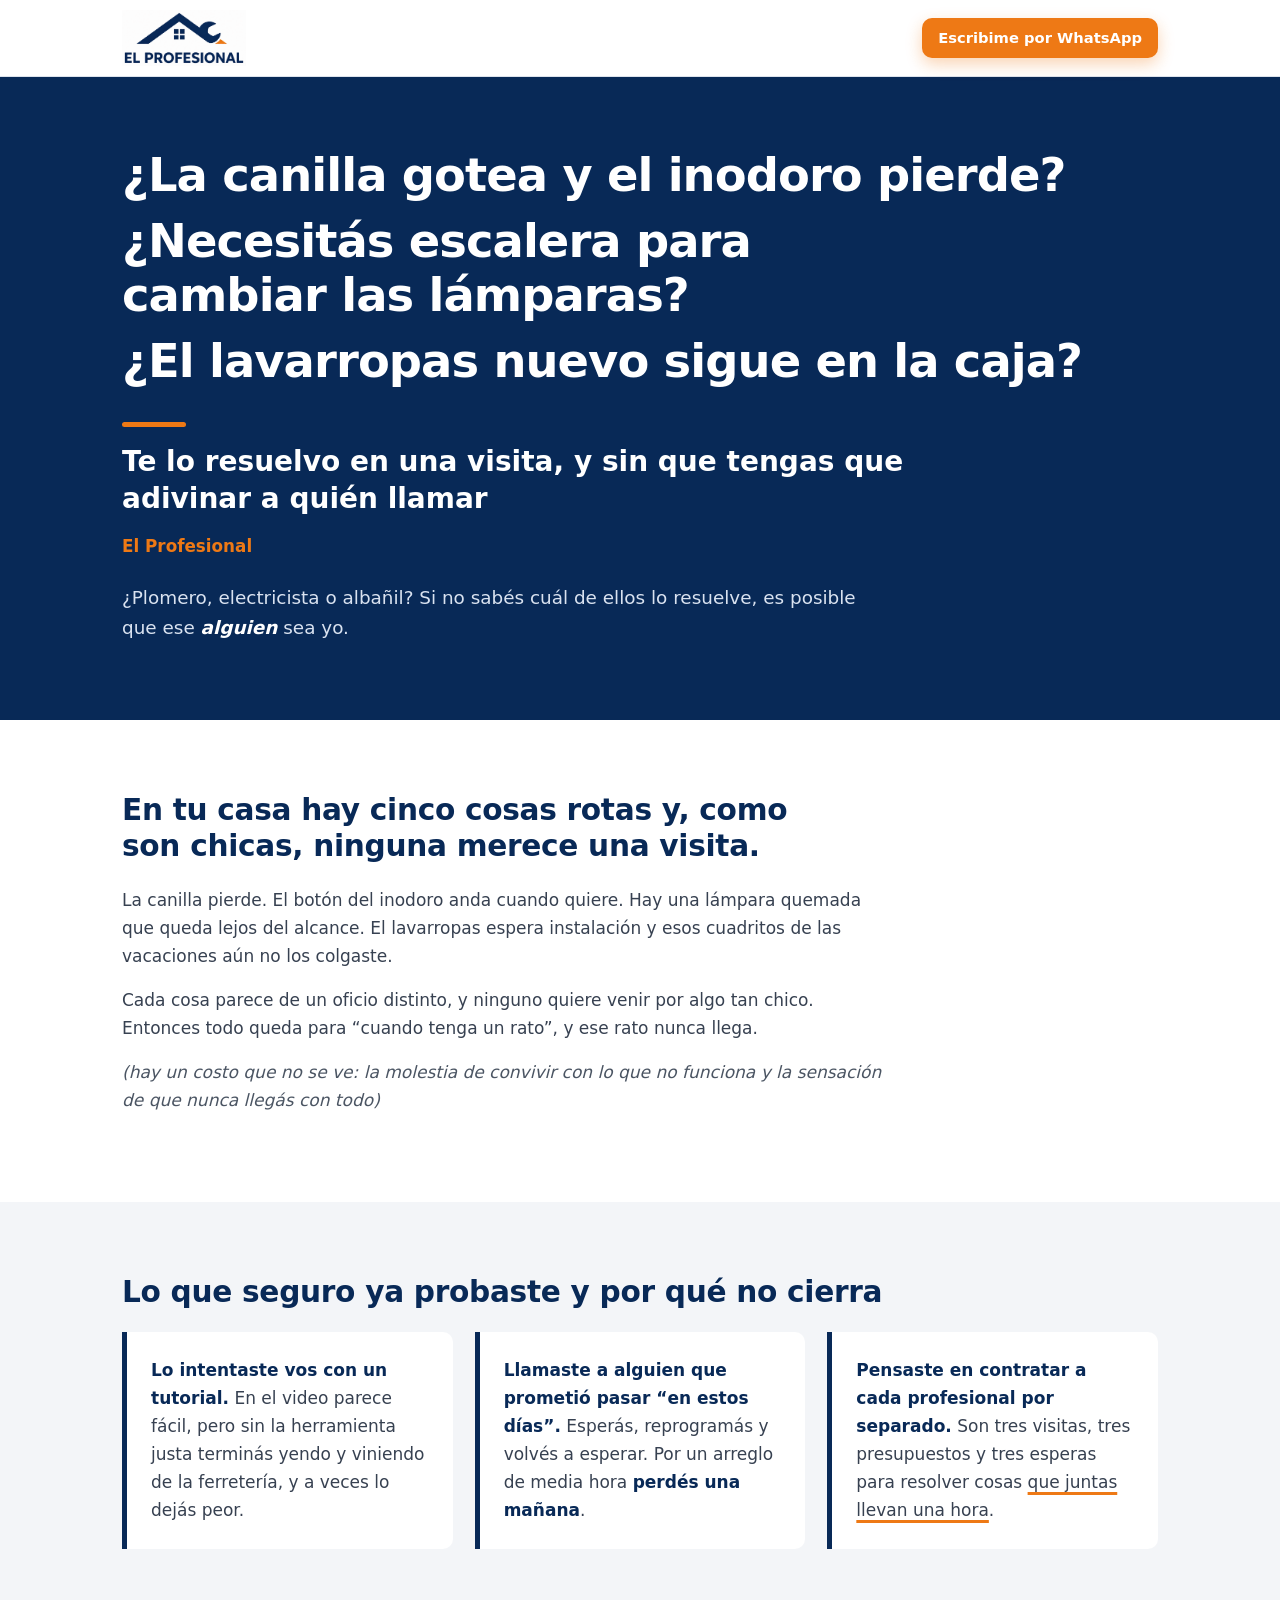
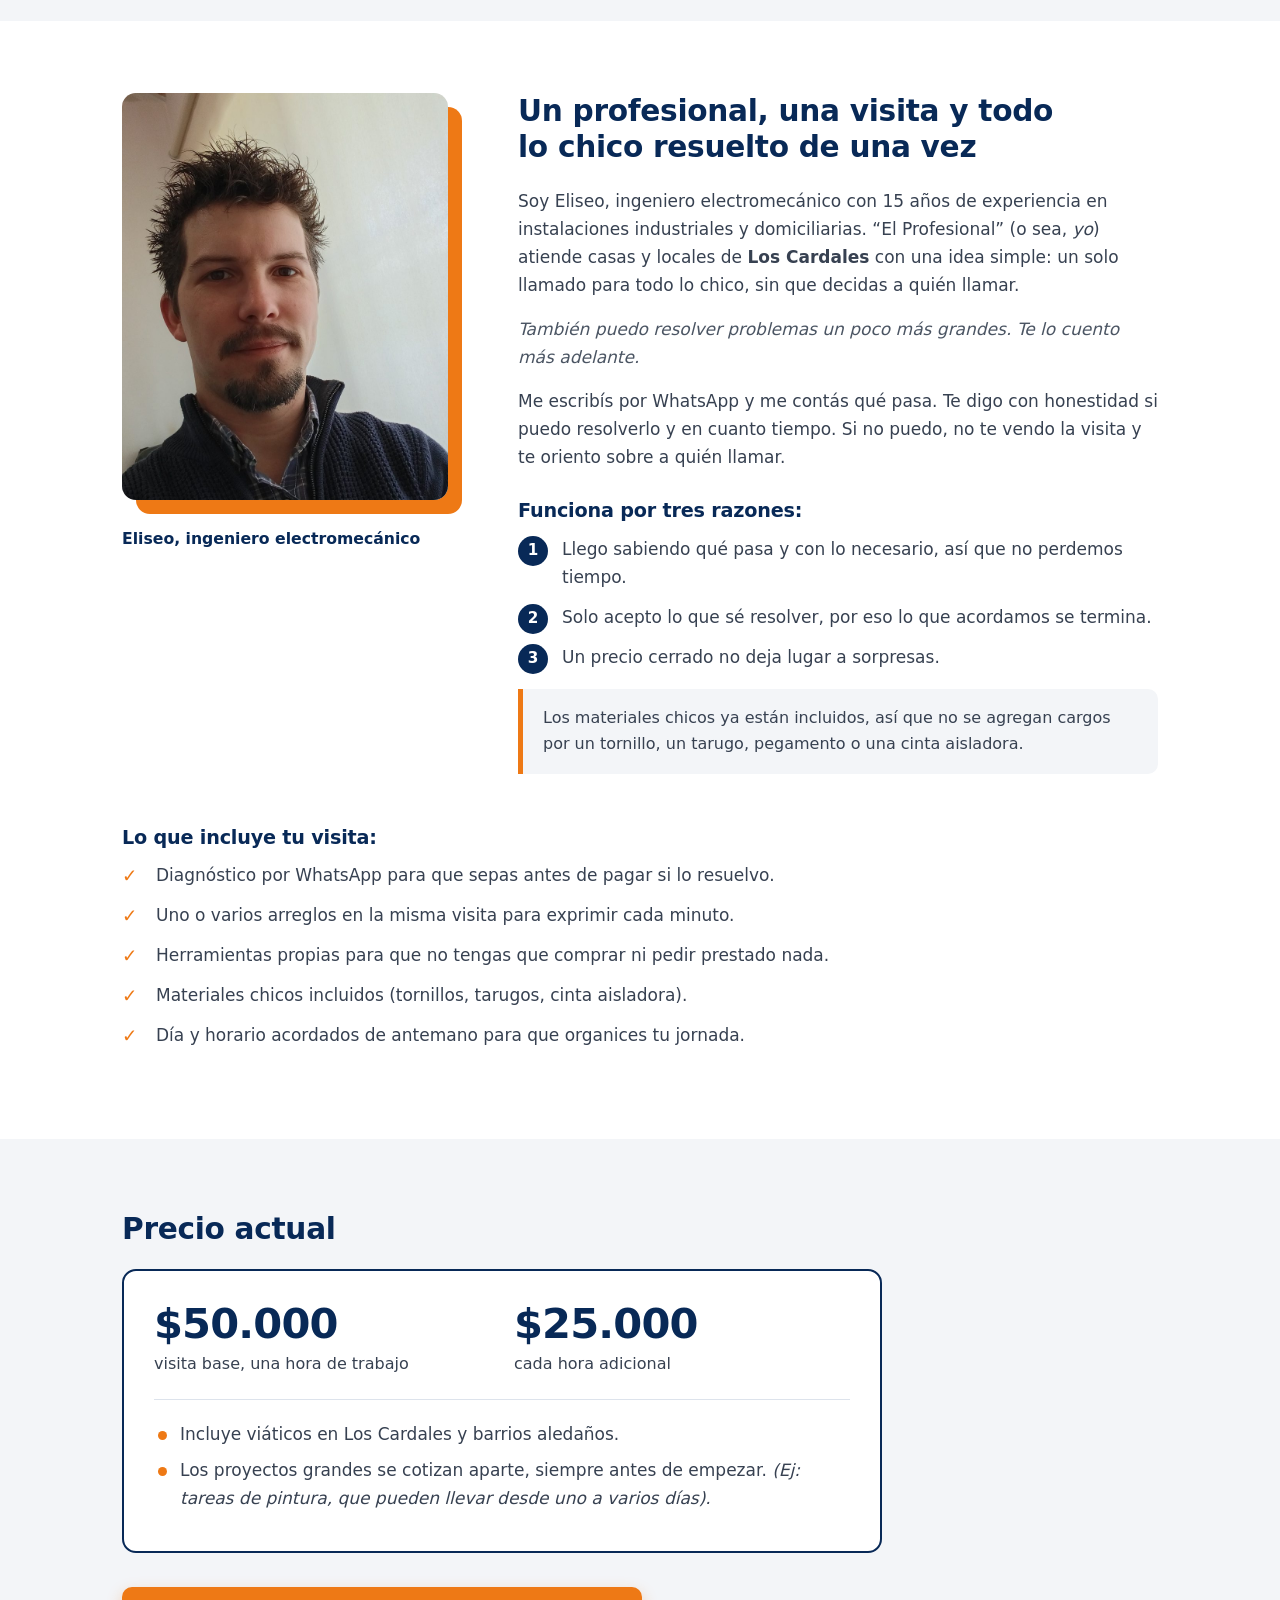
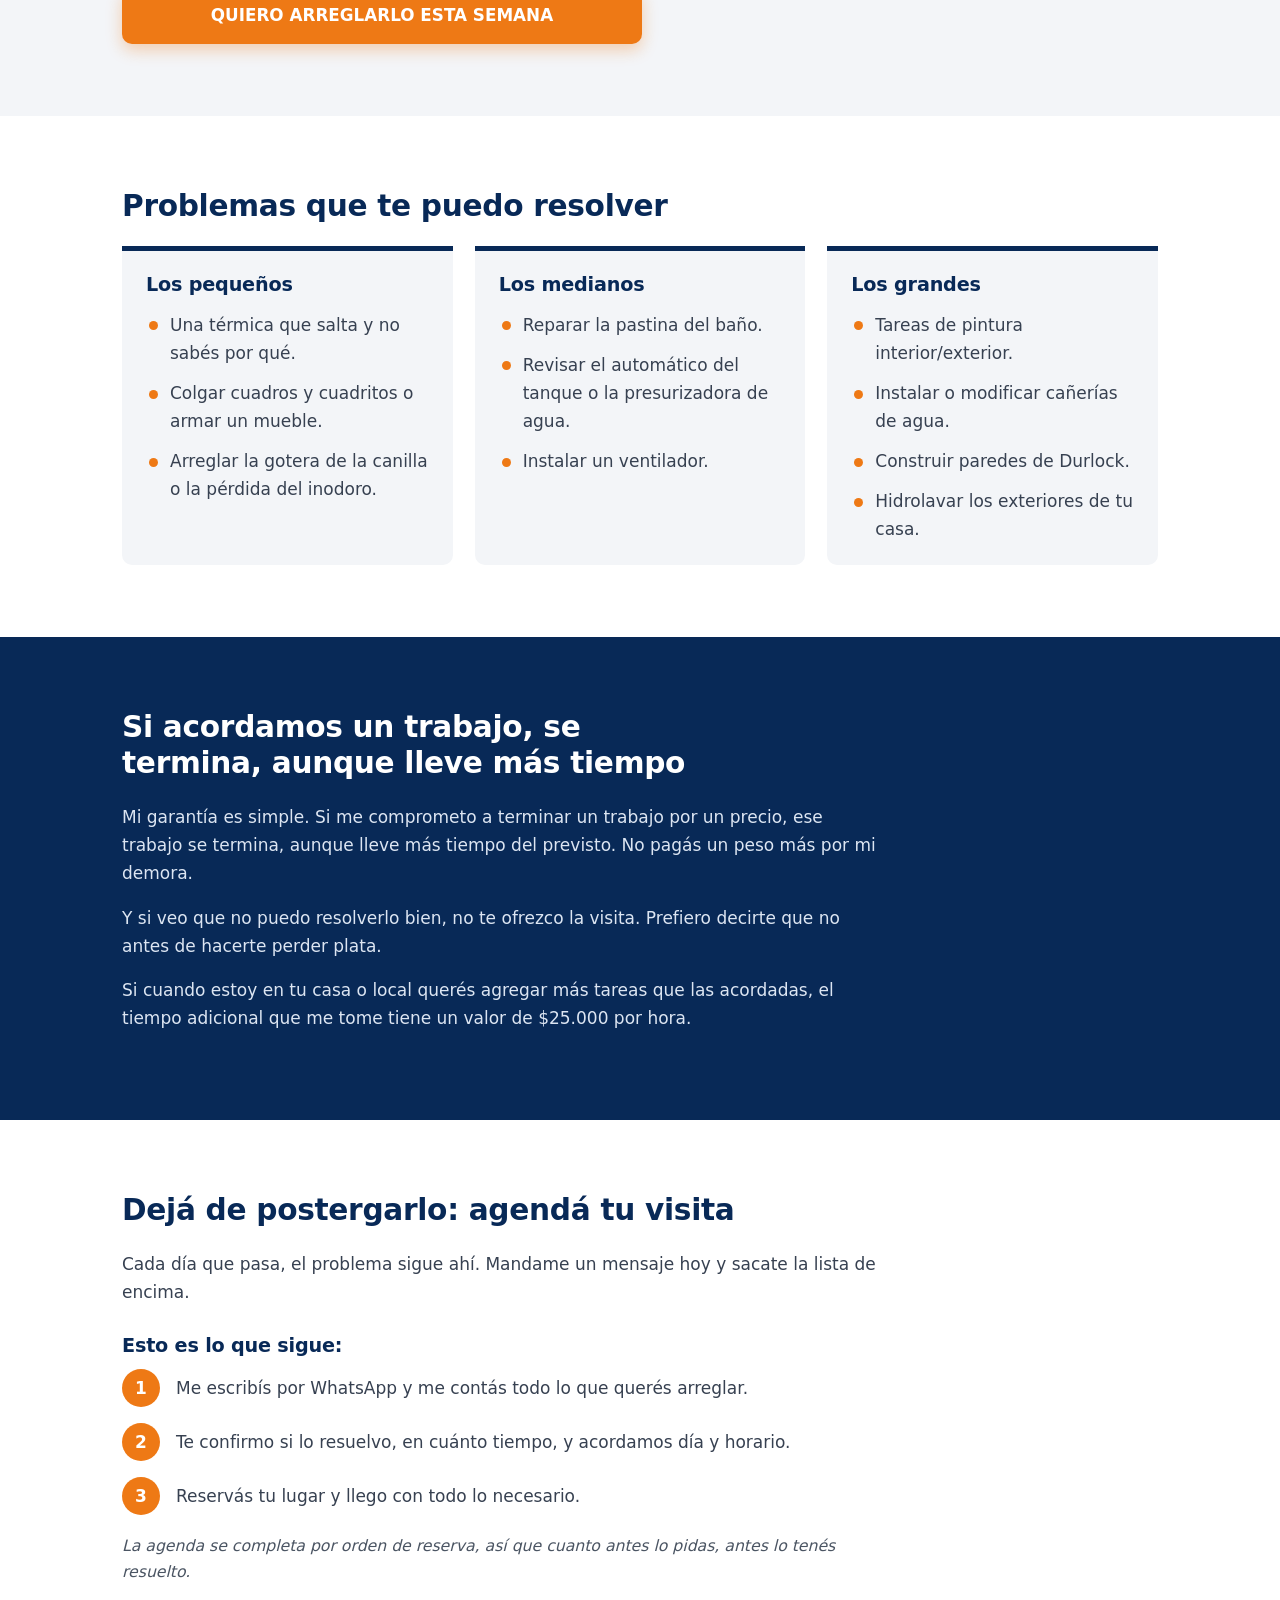
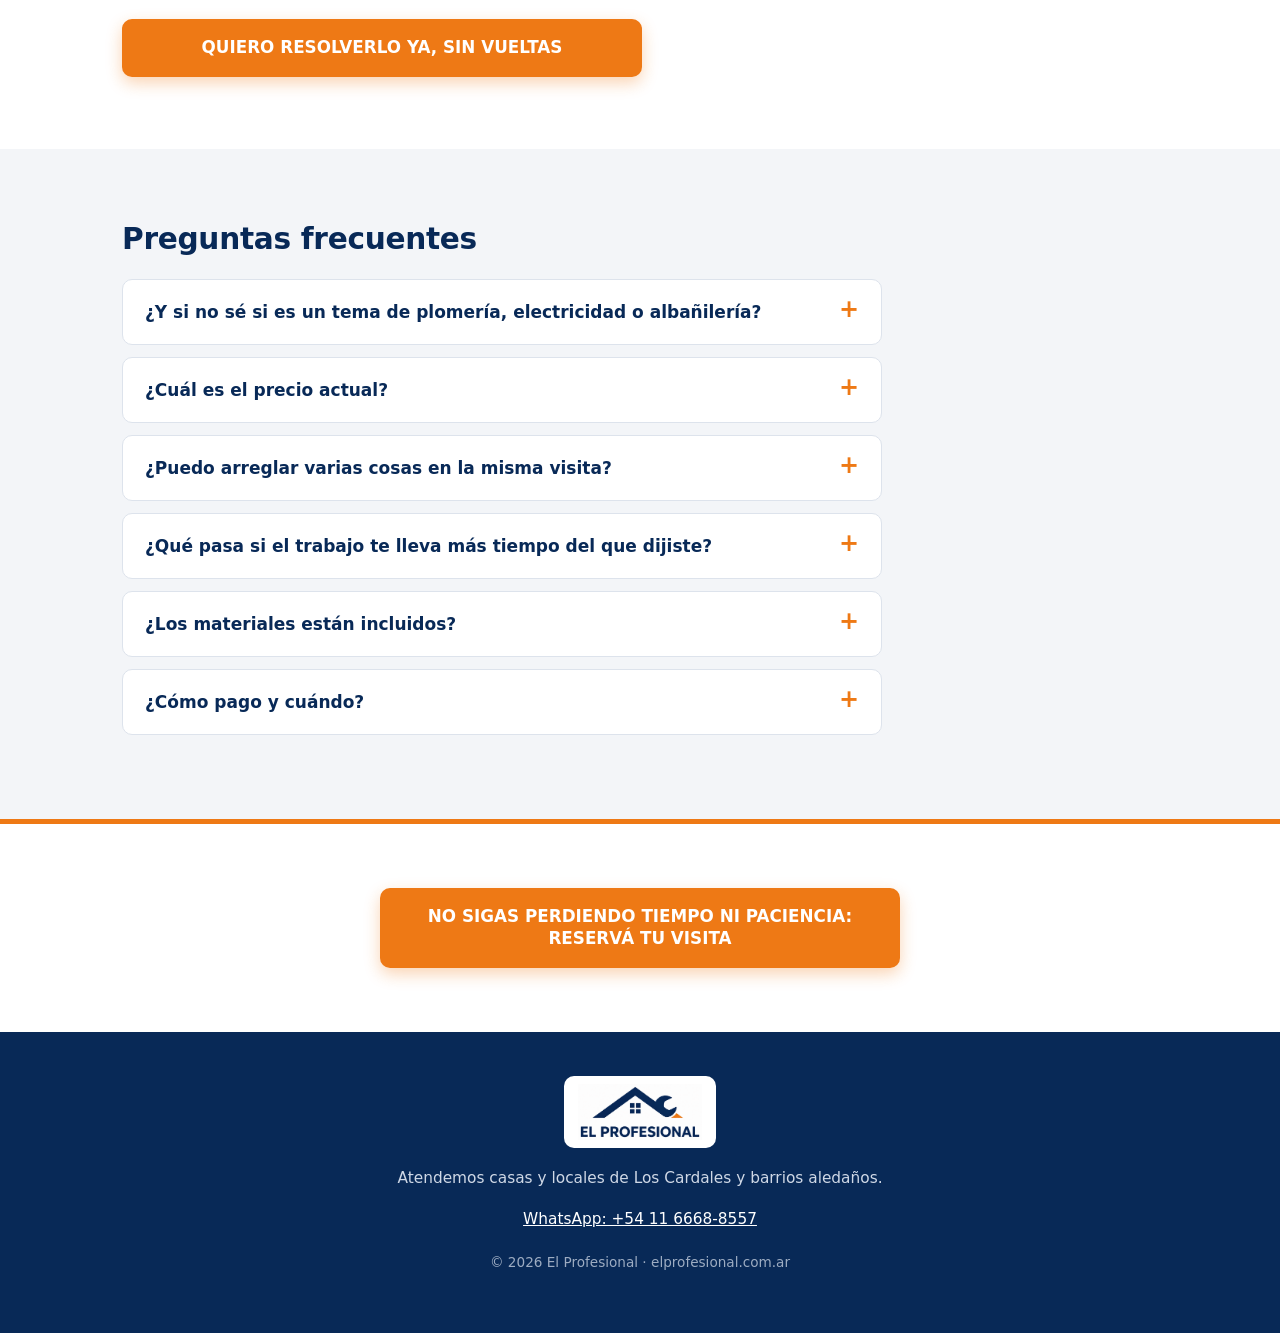
==== commit c06f7e47: "Update index.html" ====
--- a/index.html
+++ b/index.html
@@ -79,13 +79,13 @@
           <h2>Un profesional, una visita y todo lo chico resuelto de una vez</h2>
           <p>Soy Eliseo, ingeniero electromecánico con 15 años de experiencia en instalaciones industriales y domiciliarias. “El Profesional” (o sea, <em>yo</em>) atiende casas y locales de <strong>Los Cardales</strong> con una idea simple: un solo llamado para todo lo chico, sin que decidas a quién llamar.</p>
           <p class="aside">También puedo resolver problemas un poco más grandes. Te lo cuento más adelante.</p>
-          <p>Me escribís por WhatsApp y me contás qué pasa. Te digo con honestidad si puedo resolverlo en una hora. Si no puedo, no te vendo la visita y te oriento sobre a quién llamar.</p>
+          <p>Me escribís por WhatsApp y me contás qué pasa. Te digo con honestidad si puedo resolverlo y en cuanto tiempo. Si no puedo, no te vendo la visita y te oriento sobre a quién llamar.</p>
 
           <h3>Funciona por tres razones:</h3>
           <ol class="numbered">
             <li>Llego sabiendo qué pasa y con lo necesario, así que no perdemos tiempo.</li>
             <li>Solo acepto lo que sé resolver, por eso lo que acordamos se termina.</li>
-            <li>Un precio cerrado por hora no deja lugar a sorpresas.</li>
+            <li>Un precio cerrado no deja lugar a sorpresas.</li>
           </ol>
           <p class="callout">Los materiales chicos ya están incluidos, así que no se agregan cargos por un tornillo, un tarugo, pegamento o una cinta aisladora.</p>
         </div>
@@ -95,7 +95,6 @@
         <h3>Lo que incluye tu visita:</h3>
         <ul class="checklist">
           <li>Diagnóstico por WhatsApp para que sepas antes de pagar si lo resuelvo.</li>
-          <li>Una hora de trabajo de un ingeniero para arreglar lo acordado sin vueltas.</li>
           <li>Uno o varios arreglos en la misma visita para exprimir cada minuto.</li>
           <li>Herramientas propias para que no tengas que comprar ni pedir prestado nada.</li>
           <li>Materiales chicos incluidos (tornillos, tarugos, cinta aisladora).</li>
@@ -115,8 +114,8 @@
               <span class="price-label">visita base, una hora de trabajo</span>
             </div>
             <div class="price-item">
-              <span class="price">$20.000</span>
-              <span class="price-label">cada hora adicional, si hace falta más tiempo</span>
+              <span class="price">$25.000</span>
+              <span class="price-label">cada hora adicional</span>
             </div>
           </div>
           <ul class="price-notes">
@@ -170,7 +169,7 @@
         <h2>Si acordamos un trabajo, se termina, aunque lleve más tiempo</h2>
         <p>Mi garantía es simple. Si me comprometo a terminar un trabajo por un precio, ese trabajo se termina, aunque lleve más tiempo del previsto. No pagás un peso más por mi demora.</p>
         <p>Y si veo que no puedo resolverlo bien, no te ofrezco la visita. Prefiero decirte que no antes de hacerte perder plata.</p>
-        <p>Si cuando estoy en tu casa o local querés agregar más tareas que las acordadas, el tiempo adicional que me tome tiene un valor de $20.000 por hora.</p>
+        <p>Si cuando estoy en tu casa o local querés agregar más tareas que las acordadas, el tiempo adicional que me tome tiene un valor de $25.000 por hora.</p>
       </div>
     </section>
 
@@ -182,7 +181,7 @@
         <h3>Esto es lo que sigue:</h3>
         <ol class="steps">
           <li><span class="step-num">1</span><span>Me escribís por WhatsApp y me contás todo lo que querés arreglar.</span></li>
-          <li><span class="step-num">2</span><span>Te confirmo si lo resuelvo en una hora y acordamos día y horario.</span></li>
+          <li><span class="step-num">2</span><span>Te confirmo si lo resuelvo, en cuánto tiempo, y acordamos día y horario.</span></li>
           <li><span class="step-num">3</span><span>Reservás tu lugar y llego con todo lo necesario.</span></li>
         </ol>
         <p class="note">La agenda se completa por orden de reserva, así que cuanto antes lo pidas, antes lo tenés resuelto.</p>
@@ -202,7 +201,7 @@
         </details>
         <details class="faq">
           <summary>¿Cuál es el precio actual?</summary>
-          <p>La visita base es de $50.000 por una hora de trabajo. Si hace falta más tiempo, cada hora adicional cuesta $20.000. Incluye viáticos en Los Cardales y barrios aledaños.</p>
+          <p>La visita base es de $50.000 por una hora de trabajo. Si hace falta más tiempo, cada hora adicional cuesta $25.000. Incluye viáticos en Los Cardales y barrios aledaños.</p>
           <p>Los proyectos grandes se cotizan aparte, siempre antes de empezar.</p>
         </details>
         <details class="faq">
